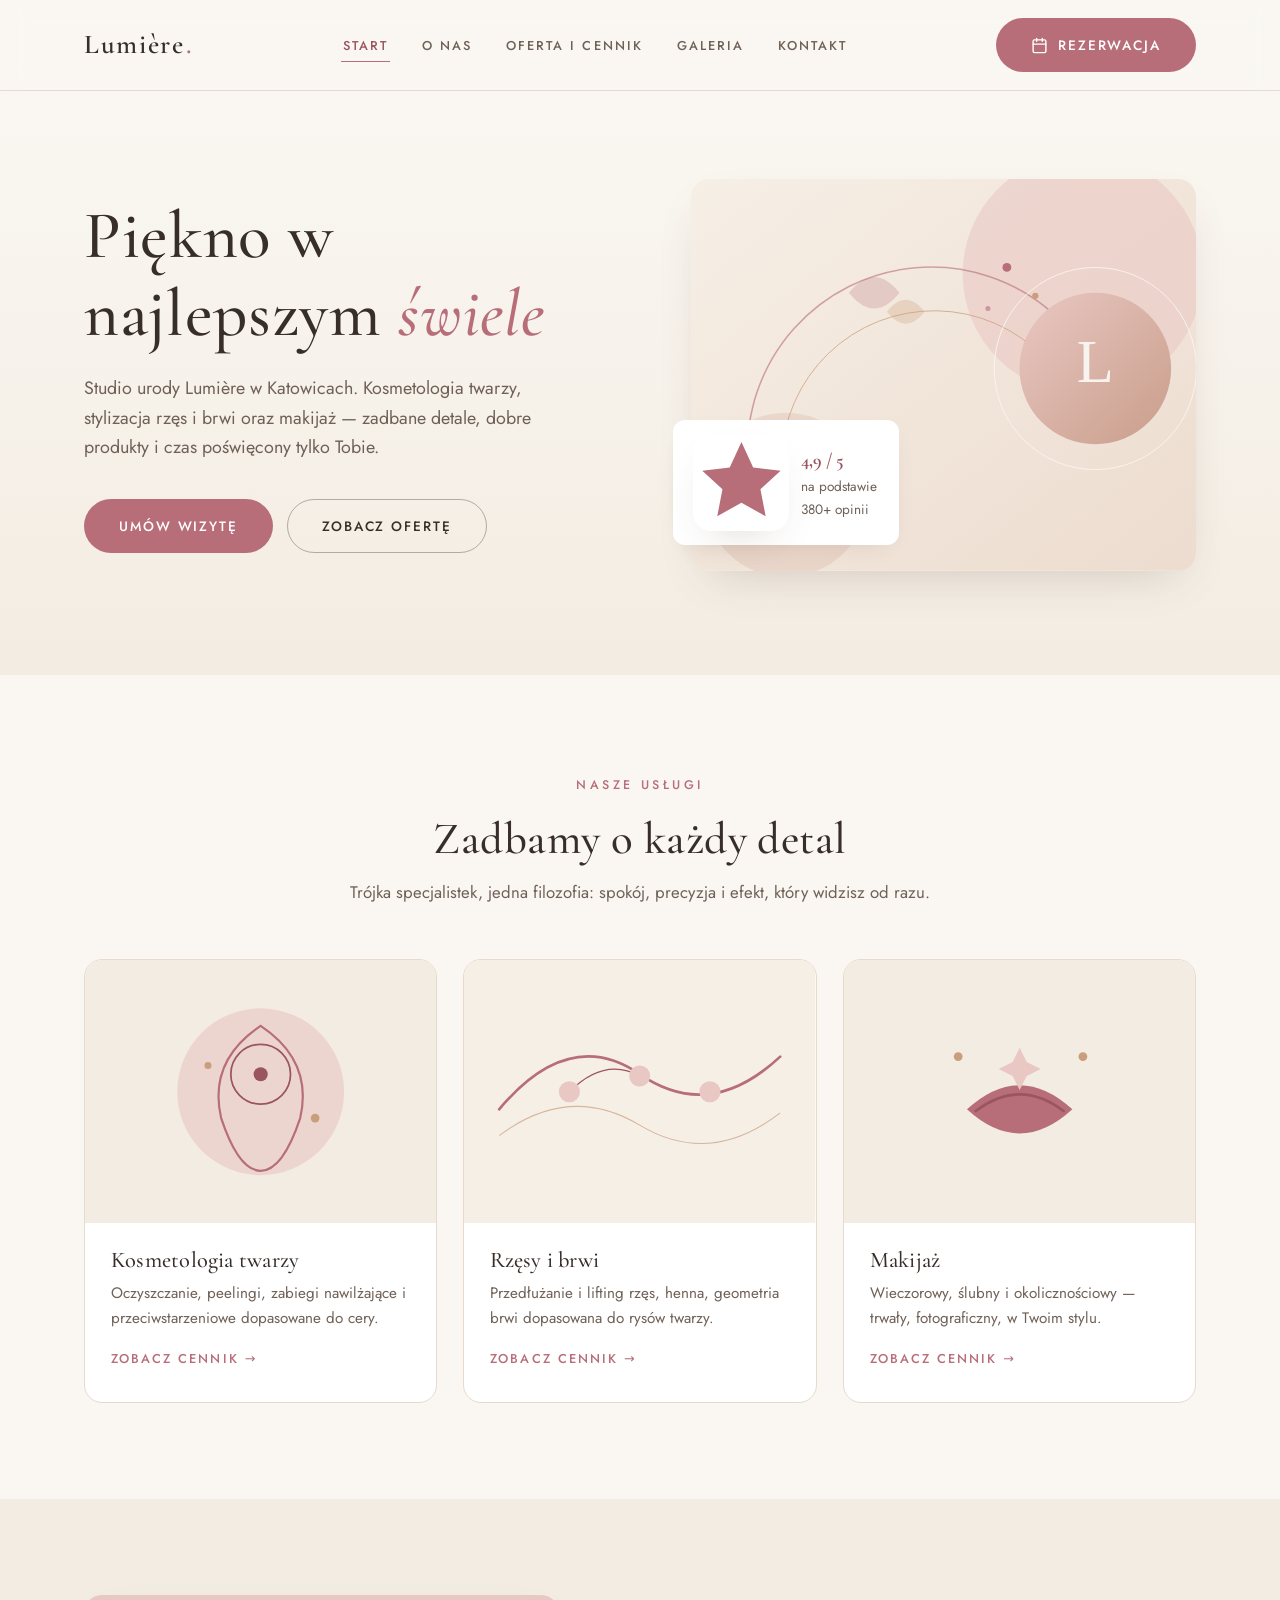
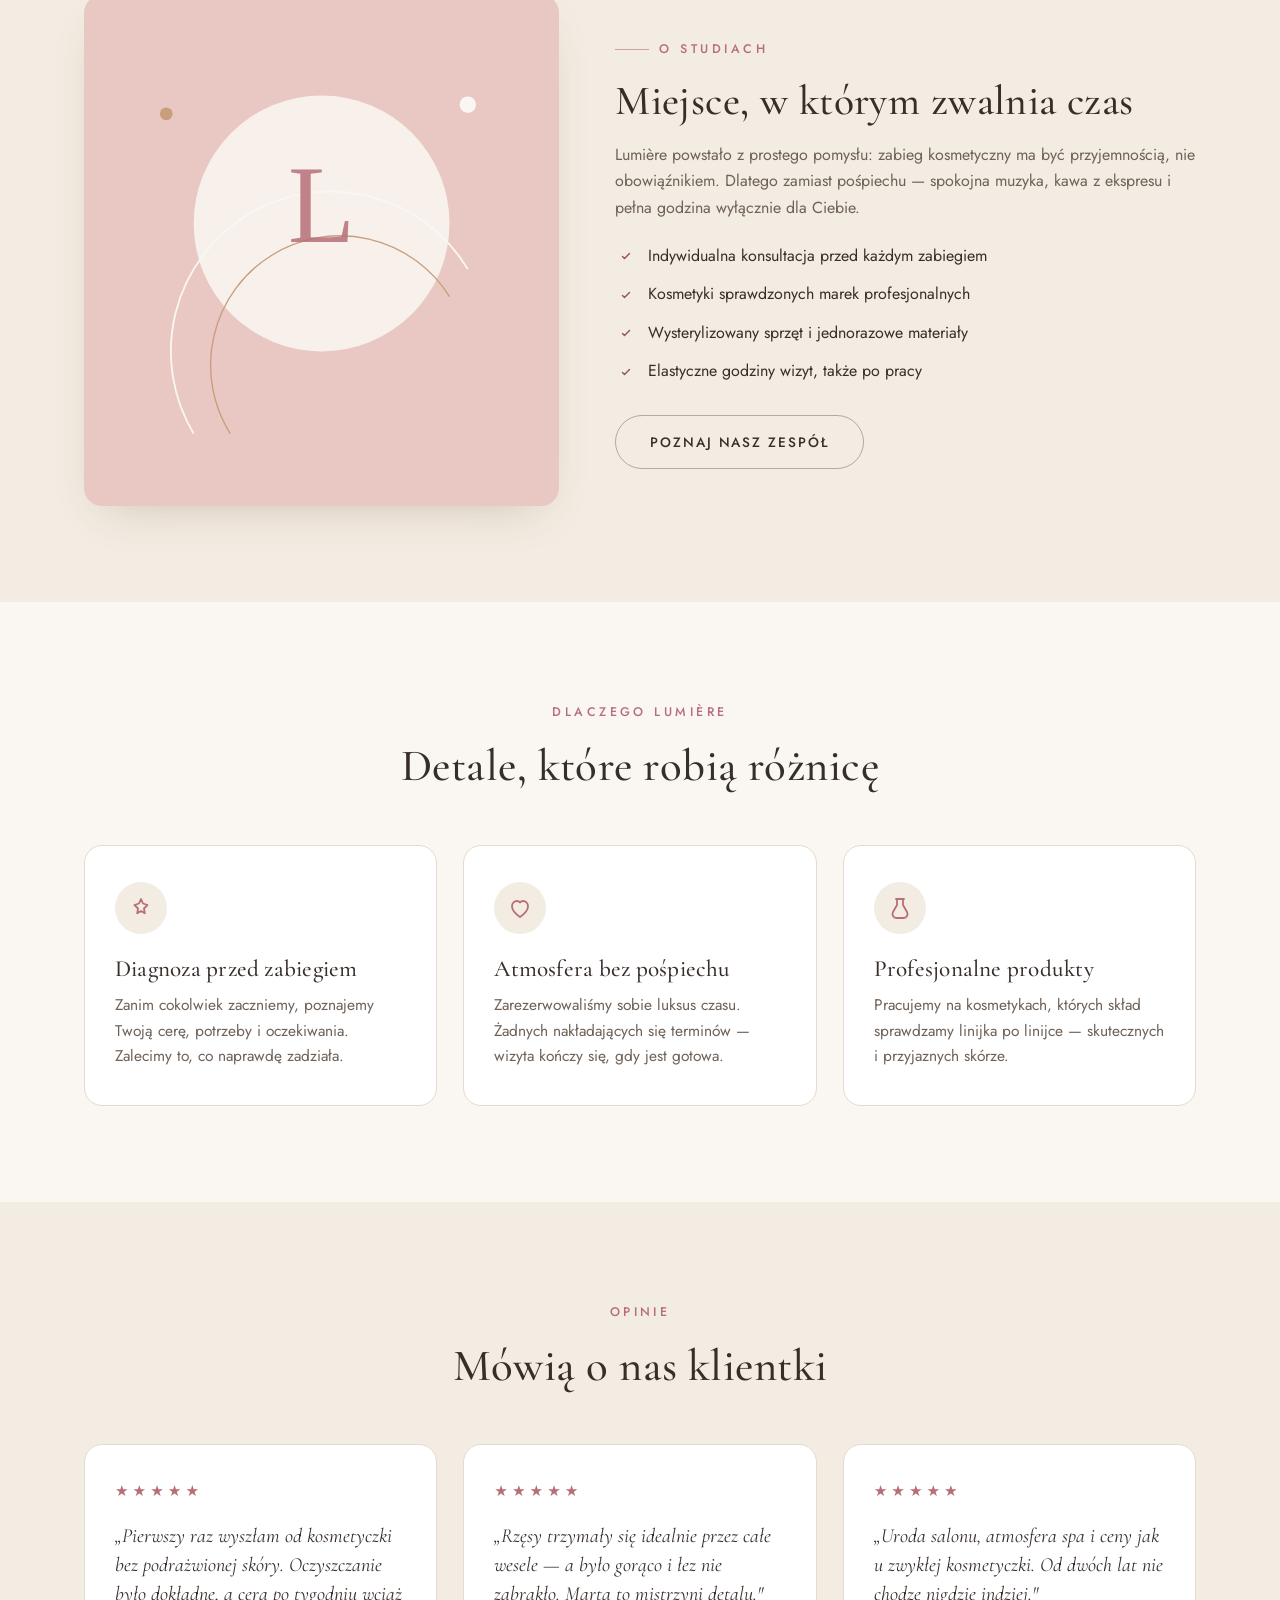
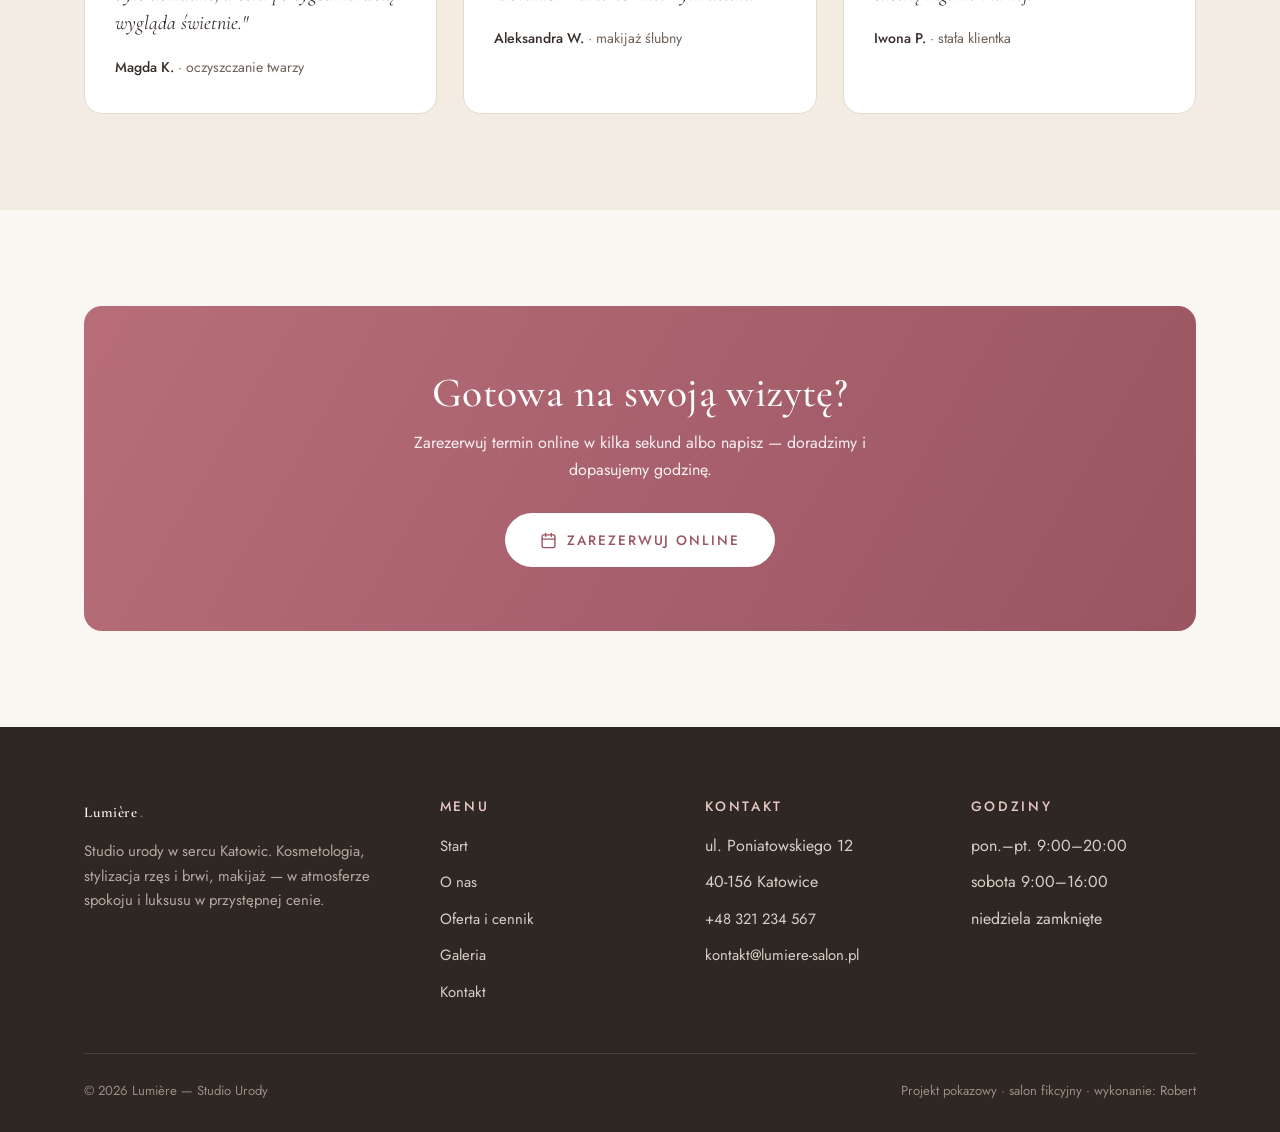
==== index.html @ e3a56c0d "Lumière Studio Urody v1 — serwis pokazowy (5 podstron, RWD, animacje, galeria, formularz, SEO, PWA)" ====
<!doctype html>
<html lang="pl">
<head>
  <meta charset="UTF-8" />
  <meta name="viewport" content="width=device-width, initial-scale=1.0" />
  <title>Lumière — Studio Urody w Katowicach · kosmetologia, rzęsy, makijaż</title>
  <meta name="description" content="Studio urody Lumière w Katowicach: kosmetologia twarzy, przedłużanie rzęs, laminat brwi, makijaż ślubny i wieczorowy. Zarezerwuj wizytę online." />
  <link rel="canonical" href="https://sayd1975-code.github.io/lumiere/index.html" />
  <meta property="og:type" content="website" />
  <meta property="og:site_name" content="Lumière — Studio Urody" />
  <meta property="og:title" content="Lumière — Studio Urody w Katowicach · kosmetologia, rzęsy, makijaż" />
  <meta property="og:description" content="Studio urody Lumière w Katowicach: kosmetologia twarzy, przedłużanie rzęs, laminat brwi, makijaż ślubny i wieczorowy. Zarezerwuj wizytę online." />
  <meta property="og:locale" content="pl_PL" />
  <link rel="icon" type="image/svg+xml" href="icon.svg" />
  <link rel="apple-touch-icon" href="icon.svg" />
  <link rel="manifest" href="manifest.json" />
  <meta name="theme-color" content="#faf7f2" />
  <link rel="preconnect" href="https://fonts.googleapis.com" />
  <link rel="preconnect" href="https://fonts.gstatic.com" crossorigin />
  <link href="https://fonts.googleapis.com/css2?family=Cormorant+Garamond:ital,wght@0,400;0,500;0,600;1,400;1,500&family=Jost:wght@300;400;500;600&display=swap" rel="stylesheet" />
  <link rel="stylesheet" href="css/style.css" />
  <script type="application/ld+json">
  {
    "@context": "https://schema.org",
    "@type": "BeautySalon",
    "name": "Lumière — Studio Urody",
    "description": "Studio urody w Katowicach: kosmetologia, stylizacja rzęs i brwi, makijaż.",
    "address": { "@type": "PostalAddress", "streetAddress": "ul. Poniatowskiego 12", "postalCode": "40-156", "addressLocality": "Katowice", "addressCountry": "PL" },
    "telephone": "+48321234567",
    "email": "kontakt@lumiere-salon.pl",
    "openingHours": ["Mo-Fr 09:00-20:00", "Sa 09:00-16:00"],
    "priceRange": "60-450 PLN"
  }
  </script>
</head>
<body data-spa="false" data-pwa="true">
  <a class="skip-link" href="#tresc">Przejdź do treści</a>

  <header class="site-header">
    <div class="site-header__inner">
      <a class="brand" href="index.html" data-page="home">Lumière<em>.</em></a>
      <nav class="nav" aria-label="Menu główne">
        <a href="index.html" data-page="home">Start</a>
        <a href="o-nas.html" data-page="o-nas">O nas</a>
        <a href="oferta.html" data-page="oferta">Oferta i cennik</a>
        <a href="galeria.html" data-page="galeria">Galeria</a>
        <a href="kontakt.html" data-page="kontakt">Kontakt</a>
      </nav>
      <a class="header-cta btn btn--primary" href="kontakt.html" data-page="kontakt">
        <svg viewBox="0 0 24 24" fill="none" stroke="currentColor" stroke-width="2" stroke-linecap="round" stroke-linejoin="round" aria-hidden="true"><rect x="3" y="4" width="18" height="18" rx="2"/><path d="M16 2v4M8 2v4M3 10h18"/></svg>
        Rezerwacja
      </a>
      <button class="nav-toggle" aria-label="Otwórz menu" aria-expanded="false">
        <span></span><span></span><span></span>
      </button>
    </div>
  </header>
<main id="page-home" class="page" data-page="home">

    <!-- Hero -->
    <section class="hero" id="tresc">
      <div class="hero__inner">
        <div class="hero__content">
          <h1>Piękno w najlepszym <em>świele</em></h1>
          <p>Studio urody Lumière w Katowicach. Kosmetologia twarzy, stylizacja rzęs i brwi oraz makijaż — zadbane detale, dobre produkty i czas poświęcony tylko Tobie.</p>
          <div class="hero__actions">
            <a class="btn btn--primary" href="kontakt.html" data-page="kontakt">Umów wizytę</a>
            <a class="btn btn--ghost" href="oferta.html" data-page="oferta">Zobacz ofertę</a>
          </div>
        </div>
        <figure class="hero__figure" aria-hidden="true">
          <svg viewBox="0 0 800 620" role="img" aria-label="Wizualizacja salonu Lumière">
            <defs>
              <linearGradient id="hg1" x1="0" y1="0" x2="1" y2="1">
                <stop offset="0" stop-color="#f6efe6"/><stop offset="1" stop-color="#eddccf"/>
              </linearGradient>
              <linearGradient id="hg2" x1="0" y1="0" x2="1" y2="1">
                <stop offset="0" stop-color="#e9c7c3"/><stop offset="1" stop-color="#c99e8a"/>
              </linearGradient>
            </defs>
            <rect width="800" height="620" fill="url(#hg1)"/>
            <circle cx="620" cy="150" r="190" fill="#e9c7c3" opacity="0.55"/>
            <circle cx="150" cy="500" r="130" fill="#d9b8a9" opacity="0.35"/>
            <path d="M120 560 A 260 260 0 0 1 640 300" fill="none" stroke="#b76e79" stroke-width="2.5" opacity="0.6"/>
            <path d="M170 560 A 210 210 0 0 1 600 340" fill="none" stroke="#c99e7c" stroke-width="1.5" opacity="0.8"/>
            <circle cx="640" cy="300" r="120" fill="url(#hg2)"/>
            <circle cx="640" cy="300" r="160" fill="none" stroke="#faf7f2" stroke-width="1.5" opacity="0.9"/>
            <text x="640" y="322" text-anchor="middle" font-family="Georgia, serif" font-size="96" fill="#faf7f2" opacity="0.95">L</text>
            <circle cx="500" cy="140" r="7" fill="#b76e79"/>
            <circle cx="545" cy="185" r="5" fill="#c99e7c"/>
            <circle cx="470" cy="205" r="4" fill="#b76e79" opacity="0.6"/>
            <path d="M250 180 q 40 -50 80 0 q -40 50 -80 0 Z" fill="#b76e79" opacity="0.25"/>
            <path d="M310 210 q 30 -38 60 0 q -30 38 -60 0 Z" fill="#c99e7c" opacity="0.3"/>
          </svg>
          <figcaption class="hero__badge">
            <svg viewBox="0 0 24 24" width="26" height="26" fill="#b76e79" aria-hidden="true"><path d="M12 2l2.9 6.3 6.8.8-5 4.6 1.3 6.7L12 17l-6 3.4 1.3-6.7-5-4.6 6.8-.8z"/></svg>
            <div><strong>4,9 / 5</strong><span>na podstawie 380+ opinii</span></div>
          </figcaption>
        </figure>
      </div>
    </section>

    <!-- Usługi -->
    <section class="section">
      <div class="wrap">
        <div class="section-head section-head--center reveal">
          <span class="eyebrow">Nasze usługi</span>
          <h2>Zadbamy o każdy detal</h2>
          <p>Trójka specjalistek, jedna filozofia: spokój, precyzja i efekt, który widzisz od razu.</p>
        </div>
        <div class="grid-3">
          <article class="service-tile reveal" data-delay="1">
            <div class="service-tile__art" aria-hidden="true">
              <svg viewBox="0 0 400 300">
                <rect width="400" height="300" fill="#f3ece2"/>
                <circle cx="200" cy="150" r="95" fill="#e9c7c3" opacity="0.6"/>
                <path d="M200 75 q 60 40 45 105 q -20 60 -45 60 q -25 0 -45 -60 q -15 -65 45 -105 Z" fill="none" stroke="#b76e79" stroke-width="2.5"/>
                <circle cx="200" cy="130" r="34" fill="none" stroke="#9a5560" stroke-width="2"/>
                <circle cx="200" cy="130" r="8" fill="#9a5560"/>
                <circle cx="140" cy="120" r="4" fill="#c99e7c"/><circle cx="262" cy="180" r="5" fill="#c99e7c"/>
              </svg>
            </div>
            <div class="service-tile__body">
              <h3>Kosmetologia twarzy</h3>
              <p>Oczyszczanie, peelingi, zabiegi nawilżające i przeciwstarzeniowe dopasowane do cery.</p>
              <a href="oferta.html" data-page="oferta">Zobacz cennik</a>
            </div>
          </article>
          <article class="service-tile reveal" data-delay="2">
            <div class="service-tile__art" aria-hidden="true">
              <svg viewBox="0 0 400 300">
                <rect width="400" height="300" fill="#f6efe6"/>
                <path d="M40 170 q 80 -95 160 -40 q 80 55 160 -20" fill="none" stroke="#b76e79" stroke-width="3" stroke-linecap="round"/>
                <path d="M120 150 q 40 -40 80 -18" fill="none" stroke="#9a5560" stroke-width="1.5"/>
                <circle cx="120" cy="150" r="12" fill="#e9c7c3"/><circle cx="200" cy="132" r="12" fill="#e9c7c3"/><circle cx="280" cy="150" r="12" fill="#e9c7c3"/>
                <path d="M40 200 q 80 -60 160 -12 q 80 48 160 -14" fill="none" stroke="#c99e7c" stroke-width="1.2" opacity="0.7"/>
              </svg>
            </div>
            <div class="service-tile__body">
              <h3>Rzęsy i brwi</h3>
              <p>Przedłużanie i lifting rzęs, henna, geometria brwi dopasowana do rysów twarzy.</p>
              <a href="oferta.html" data-page="oferta">Zobacz cennik</a>
            </div>
          </article>
          <article class="service-tile reveal" data-delay="3">
            <div class="service-tile__art" aria-hidden="true">
              <svg viewBox="0 0 400 300">
                <rect width="400" height="300" fill="#f3ece2"/>
                <path d="M140 170 q 60 -55 120 0 q -60 55 -120 0 Z" fill="#b76e79"/>
                <path d="M150 172 q 50 -38 100 0" fill="none" stroke="#9a5560" stroke-width="3" stroke-linecap="round"/>
                <circle cx="130" cy="110" r="5" fill="#c99e7c"/><circle cx="272" cy="110" r="5" fill="#c99e7c"/>
                <path d="M200 100 l 8 16 16 8 -16 8 -8 16 -8 -16 -16 -8 16 -8 Z" fill="#e9c7c3"/>
              </svg>
            </div>
            <div class="service-tile__body">
              <h3>Makijaż</h3>
              <p>Wieczorowy, ślubny i okolicznościowy — trwały, fotograficzny, w Twoim stylu.</p>
              <a href="oferta.html" data-page="oferta">Zobacz cennik</a>
            </div>
          </article>
        </div>
      </div>
    </section>

    <!-- O studiach -->
    <section class="section section--cream">
      <div class="wrap split">
        <figure class="split__figure reveal" aria-hidden="true">
          <svg viewBox="0 0 520 560">
            <rect width="520" height="560" rx="18" fill="#e9c7c3"/>
            <circle cx="260" cy="250" r="140" fill="#faf7f2" opacity="0.85"/>
            <path d="M120 480 A 160 160 0 0 1 420 300" fill="none" stroke="#faf7f2" stroke-width="2"/>
            <path d="M160 480 A 120 120 0 0 1 400 330" fill="none" stroke="#c99e7c" stroke-width="1.5"/>
            <text x="260" y="270" text-anchor="middle" font-family="Georgia, serif" font-size="120" fill="#b76e79" opacity="0.85">L</text>
            <circle cx="420" cy="120" r="9" fill="#faf7f2"/><circle cx="90" cy="130" r="7" fill="#c99e7c"/>
          </svg>
        </figure>
        <div class="split__content reveal" data-delay="1">
          <span class="eyebrow">O studiach</span>
          <h2>Miejsce, w którym zwalnia czas</h2>
          <p>Lumière powstało z prostego pomysłu: zabieg kosmetyczny ma być przyjemnością, nie obowiąźnikiem. Dlatego zamiast pośpiechu — spokojna muzyka, kawa z ekspresu i pełna godzina wyłącznie dla Ciebie.</p>
          <ul class="checklist">
            <li>Indywidualna konsultacja przed każdym zabiegiem</li>
            <li>Kosmetyki sprawdzonych marek profesjonalnych</li>
            <li>Wysterylizowany sprzęt i jednorazowe materiały</li>
            <li>Elastyczne godziny wizyt, także po pracy</li>
          </ul>
          <a class="btn btn--ghost" href="o-nas.html" data-page="o-nas">Poznaj nasz zespół</a>
        </div>
      </div>
    </section>

    <!-- Dlaczego Lumière -->
    <section class="section">
      <div class="wrap">
        <div class="section-head section-head--center reveal">
          <span class="eyebrow">Dlaczego Lumière</span>
          <h2>Detale, które robią różnicę</h2>
        </div>
        <div class="grid-3">
          <article class="card reveal" data-delay="1">
            <div class="card__icon" aria-hidden="true">
              <svg viewBox="0 0 24 24" fill="none" stroke="#b76e79" stroke-width="1.8" stroke-linecap="round" stroke-linejoin="round"><path d="M12 3l2 4.5L18.5 9l-3.5 3.5.8 4.8L12 15l-3.8 2.3.8-4.8L5.5 9 10 7.5z"/></svg>
            </div>
            <h3>Diagnoza przed zabiegiem</h3>
            <p>Zanim cokolwiek zaczniemy, poznajemy Twoją cerę, potrzeby i oczekiwania. Zalecimy to, co naprawdę zadziała.</p>
          </article>
          <article class="card reveal" data-delay="2">
            <div class="card__icon" aria-hidden="true">
              <svg viewBox="0 0 24 24" fill="none" stroke="#b76e79" stroke-width="1.8" stroke-linecap="round" stroke-linejoin="round"><path d="M12 21c-5-3.5-8-6.8-8-10.5C4 7 6.5 5 9 5c1.4 0 2.4.7 3 1.6C12.6 5.7 13.6 5 15 5c2.5 0 5 2 5 5.5 0 3.7-3 7-8 10.5Z"/></svg>
            </div>
            <h3>Atmosfera bez pośpiechu</h3>
            <p>Zarezerwowaliśmy sobie luksus czasu. Żadnych nakładających się terminów — wizyta kończy się, gdy jest gotowa.</p>
          </article>
          <article class="card reveal" data-delay="3">
            <div class="card__icon" aria-hidden="true">
              <svg viewBox="0 0 24 24" fill="none" stroke="#b76e79" stroke-width="1.8" stroke-linecap="round" stroke-linejoin="round"><path d="M9 3v6l-4 7a4 4 0 0 0 3.4 6h7.2A4 4 0 0 0 19 16l-4-7V3M8 3h8"/></svg>
            </div>
            <h3>Profesjonalne produkty</h3>
            <p>Pracujemy na kosmetykach, których skład sprawdzamy linijka po linijce — skutecznych i przyjaznych skórze.</p>
          </article>
        </div>
      </div>
    </section>

    <!-- Opinie -->
    <section class="section section--cream">
      <div class="wrap">
        <div class="section-head section-head--center reveal">
          <span class="eyebrow">Opinie</span>
          <h2>Mówią o nas klientki</h2>
        </div>
        <div class="grid-3">
          <figure class="quote-card reveal" data-delay="1">
            <div class="quote-card__stars" aria-label="Ocena 5 na 5">★★★★★</div>
            <blockquote>„Pierwszy raz wyszłam od kosmetyczki bez podrażwionej skóry. Oczyszczanie było dokładne, a cera po tygodniu wciąż wygląda świetnie."</blockquote>
            <figcaption><strong>Magda K.</strong> · oczyszczanie twarzy</figcaption>
          </figure>
          <figure class="quote-card reveal" data-delay="2">
            <div class="quote-card__stars" aria-label="Ocena 5 na 5">★★★★★</div>
            <blockquote>„Rzęsy trzymały się idealnie przez całe wesele — a było gorąco i łez nie zabrakło. Marta to mistrzyni detalu."</blockquote>
            <figcaption><strong>Aleksandra W.</strong> · makijaż ślubny</figcaption>
          </figure>
          <figure class="quote-card reveal" data-delay="3">
            <div class="quote-card__stars" aria-label="Ocena 5 na 5">★★★★★</div>
            <blockquote>„Uroda salonu, atmosfera spa i ceny jak u zwykłej kosmetyczki. Od dwóch lat nie chodzę nigdzie indziej."</blockquote>
            <figcaption><strong>Iwona P.</strong> · stała klientka</figcaption>
          </figure>
        </div>
      </div>
    </section>

    <!-- CTA -->
    <section class="section">
      <div class="wrap">
        <div class="cta-band reveal">
          <h2>Gotowa na swoją wizytę?</h2>
          <p>Zarezerwuj termin online w kilka sekund albo napisz — doradzimy i dopasujemy godzinę.</p>
          <a class="btn btn--light" href="kontakt.html" data-page="kontakt">
            <svg viewBox="0 0 24 24" fill="none" stroke="currentColor" stroke-width="2" stroke-linecap="round" stroke-linejoin="round" aria-hidden="true"><rect x="3" y="4" width="18" height="18" rx="2"/><path d="M16 2v4M8 2v4M3 10h18"/></svg>
            Zarezerwuj online
          </a>
        </div>
      </div>
    </section>

  </main>

  <footer class="site-footer">
    <div class="wrap">
      <div class="footer-grid">
        <div class="footer-col">
          <a class="brand" href="index.html" data-page="home">Lumière<em>.</em></a>
          <p>Studio urody w sercu Katowic. Kosmetologia, stylizacja rzęs i brwi, makijaż — w atmosferze spokoju i luksusu w przystępnej cenie.</p>
        </div>
        <div class="footer-col">
          <h3>Menu</h3>
          <ul>
            <li><a href="index.html" data-page="home">Start</a></li>
            <li><a href="o-nas.html" data-page="o-nas">O nas</a></li>
            <li><a href="oferta.html" data-page="oferta">Oferta i cennik</a></li>
            <li><a href="galeria.html" data-page="galeria">Galeria</a></li>
            <li><a href="kontakt.html" data-page="kontakt">Kontakt</a></li>
          </ul>
        </div>
        <div class="footer-col">
          <h3>Kontakt</h3>
          <ul>
            <li>ul. Poniatowskiego 12</li>
            <li>40-156 Katowice</li>
            <li><a href="tel:+48321234567">+48 321 234 567</a></li>
            <li><a href="mailto:kontakt@lumiere-salon.pl">kontakt@lumiere-salon.pl</a></li>
          </ul>
        </div>
        <div class="footer-col">
          <h3>Godziny</h3>
          <ul>
            <li>pon.–pt. 9:00–20:00</li>
            <li>sobota 9:00–16:00</li>
            <li>niedziela zamknięte</li>
          </ul>
        </div>
      </div>
      <div class="footer-bottom">
        <span>© <span data-year>2026</span> Lumière — Studio Urody</span>
        <span>Projekt pokazowy · salon fikcyjny · wykonanie: Robert</span>
      </div>
    </div>
  </footer>

  <!-- Lightbox galerii -->
  <div class="lightbox" role="dialog" aria-modal="true" aria-label="Powiększone zdjęcie">
    <button class="lightbox__close" aria-label="Zamknij">✕</button>
    <div class="lightbox__inner"></div>
  </div>

  <script src="js/main.js"></script>
</body>
</html>
---- css/style.css ----
/* ============================================================
   Lumière — Studio Urody · projekt pokazowy
   Design system: ivory + rose gold, jasny minimal
   ============================================================ */

:root {
  --ivory: #faf7f2;
  --cream: #f3ece2;
  --sand: #eadfd2;
  --rose: #b76e79;
  --rose-deep: #9a5560;
  --rose-soft: #e9c7c3;
  --gold: #c99e7c;
  --ink: #372e2a;
  --ink-soft: #6f6157;
  --line: #e6dacc;
  --white: #ffffff;

  --font-display: "Cormorant Garamond", "Playfair Display", Georgia, "Times New Roman", serif;
  --font-body: "Jost", "Segoe UI", system-ui, -apple-system, sans-serif;

  --radius: 18px;
  --radius-sm: 12px;
  --shadow: 0 18px 45px -22px rgba(95, 63, 50, 0.28);
  --shadow-soft: 0 8px 24px -14px rgba(95, 63, 50, 0.22);
  --wrap: 1160px;
}

* { margin: 0; padding: 0; box-sizing: border-box; }

html { scroll-behavior: smooth; }

body {
  font-family: var(--font-body);
  font-weight: 400;
  color: var(--ink);
  background: var(--ivory);
  line-height: 1.65;
  -webkit-font-smoothing: antialiased;
}

img, svg { max-width: 100%; display: block; }

a { color: inherit; text-decoration: none; }
ul { list-style: none; }

::selection { background: var(--rose-soft); color: var(--ink); }

.wrap { max-width: var(--wrap); margin: 0 auto; padding: 0 24px; }

/* --- Typography --- */
h1, h2, h3, .display {
  font-family: var(--font-display);
  font-weight: 500;
  line-height: 1.15;
  letter-spacing: 0.01em;
}

.eyebrow {
  display: inline-flex;
  align-items: center;
  gap: 10px;
  font-size: 0.78rem;
  font-weight: 500;
  letter-spacing: 0.28em;
  text-transform: uppercase;
  color: var(--rose);
  margin-bottom: 18px;
}
.eyebrow::before {
  content: "";
  width: 34px;
  height: 1px;
  background: var(--rose);
  opacity: 0.6;
}

.section { padding: 96px 0; }
.section--cream { background: var(--cream); }

.section-head { max-width: 620px; margin-bottom: 52px; }
.section-head h2 { font-size: clamp(2rem, 4vw, 2.8rem); margin-bottom: 14px; }
.section-head p { color: var(--ink-soft); font-size: 1.05rem; }
.section-head--center { margin-inline: auto; text-align: center; }
.section-head--center .eyebrow { justify-content: center; }
.section-head--center .eyebrow::before { display: none; }

.lede { font-size: 1.1rem; color: var(--ink-soft); }

/* --- Buttons --- */
.btn {
  display: inline-flex;
  align-items: center;
  justify-content: center;
  gap: 10px;
  padding: 15px 34px;
  border-radius: 999px;
  font-family: var(--font-body);
  font-size: 0.85rem;
  font-weight: 500;
  letter-spacing: 0.14em;
  text-transform: uppercase;
  border: 1px solid transparent;
  cursor: pointer;
  transition: background 0.35s ease, color 0.35s ease, border-color 0.35s ease,
    transform 0.35s ease, box-shadow 0.35s ease;
}
.btn:hover { transform: translateY(-2px); box-shadow: var(--shadow-soft); }

.btn--primary { background: var(--rose); color: var(--white); }
.btn--primary:hover { background: var(--rose-deep); }

.btn--ghost {
  background: transparent;
  color: var(--ink);
  border-color: var(--ink);
  border-color: rgba(55, 46, 42, 0.35);
}
.btn--ghost:hover { border-color: var(--rose); color: var(--rose); }

.btn--light { background: var(--white); color: var(--rose-deep); }
.btn--light:hover { background: var(--rose-soft); }

.btn svg { width: 17px; height: 17px; flex: none; }

/* --- Skip link --- */
.skip-link {
  position: absolute;
  left: 12px;
  top: -64px;
  z-index: 100;
  background: var(--white);
  color: var(--rose-deep);
  padding: 10px 18px;
  border-radius: 8px;
  box-shadow: var(--shadow-soft);
  font-size: 0.85rem;
  transition: top 0.3s ease;
}
.skip-link:focus { top: 12px; }

/* --- Header --- */
.site-header {
  position: sticky;
  top: 0;
  z-index: 50;
  background: rgba(250, 247, 242, 0.88);
  backdrop-filter: blur(12px);
  -webkit-backdrop-filter: blur(12px);
  border-bottom: 1px solid var(--line);
}
.site-header__inner {
  display: flex;
  align-items: center;
  justify-content: space-between;
  gap: 24px;
  padding: 18px 24px;
  max-width: var(--wrap);
  margin: 0 auto;
}

.brand {
  font-family: var(--font-display);
  font-size: 1.7rem;
  font-weight: 600;
  letter-spacing: 0.06em;
  display: inline-flex;
  align-items: baseline;
  gap: 2px;
}
.brand em {
  font-style: normal;
  color: var(--rose);
}
.brand span { color: var(--rose); }

.nav { display: flex; align-items: center; gap: 30px; }
.nav a {
  position: relative;
  font-size: 0.8rem;
  font-weight: 500;
  letter-spacing: 0.16em;
  text-transform: uppercase;
  color: var(--ink-soft);
  padding: 6px 2px;
  transition: color 0.3s ease;
}
.nav a::after {
  content: "";
  position: absolute;
  left: 0;
  bottom: 0;
  height: 1px;
  width: 100%;
  background: var(--rose);
  transform: scaleX(0);
  transform-origin: left;
  transition: transform 0.35s ease;
}
.nav a:hover, .nav a.is-active { color: var(--rose-deep); }
.nav a:hover::after, .nav a.is-active::after { transform: scaleX(1); }

.header-cta { display: inline-flex; }
.header-cta .btn { padding: 12px 26px; }

.nav-toggle {
  display: none;
  background: none;
  border: 0;
  cursor: pointer;
  padding: 8px;
}
.nav-toggle span {
  display: block;
  width: 24px;
  height: 2px;
  background: var(--ink);
  margin: 5px 0;
  transition: transform 0.3s ease, opacity 0.3s ease;
}
body.nav-open .nav-toggle span:nth-child(1) { transform: translateY(7px) rotate(45deg); }
body.nav-open .nav-toggle span:nth-child(2) { opacity: 0; }
body.nav-open .nav-toggle span:nth-child(3) { transform: translateY(-7px) rotate(-45deg); }

/* --- Hero --- */
.hero {
  position: relative;
  overflow: hidden;
  background: linear-gradient(180deg, var(--ivory) 0%, var(--cream) 100%);
}
.hero__inner {
  display: grid;
  grid-template-columns: 1.05fr 0.95fr;
  align-items: center;
  gap: 48px;
  padding: 88px 24px 104px;
  max-width: var(--wrap);
  margin: 0 auto;
}
.hero__content h1 {
  font-size: clamp(2.6rem, 5.4vw, 4.2rem);
  margin-bottom: 22px;
}
.hero__content h1 em {
  font-style: italic;
  color: var(--rose);
}
.hero__content p {
  max-width: 46ch;
  font-size: 1.12rem;
  color: var(--ink-soft);
  margin-bottom: 36px;
}
.hero__actions { display: flex; flex-wrap: wrap; gap: 14px; }

.hero__figure { position: relative; }
.hero__figure svg { width: 100%; height: auto; border-radius: var(--radius); box-shadow: var(--shadow); }

.hero__badge {
  position: absolute;
  left: -18px;
  bottom: 26px;
  background: var(--white);
  border-radius: var(--radius-sm);
  padding: 14px 20px;
  box-shadow: var(--shadow-soft);
  display: flex;
  align-items: center;
  gap: 12px;
  font-size: 0.85rem;
}
.hero__badge strong { display: block; font-family: var(--font-display); font-size: 1.15rem; color: var(--rose-deep); }
.hero__badge span { color: var(--ink-soft); }

/* load-in animation for hero */
@keyframes fadeUp {
  from { opacity: 0; transform: translateY(26px); }
  to { opacity: 1; transform: translateY(0); }
}
.hero__content > * { opacity: 0; animation: fadeUp 0.9s ease forwards; }
.hero__content > *:nth-child(1) { animation-delay: 0.05s; }
.hero__content > *:nth-child(2) { animation-delay: 0.2s; }
.hero__content > *:nth-child(3) { animation-delay: 0.35s; }
.hero__figure { opacity: 0; animation: fadeUp 1s ease 0.3s forwards; }

/* --- Scroll reveal --- */
.reveal {
  opacity: 0;
  transform: translateY(26px);
  transition: opacity 0.75s ease, transform 0.75s ease;
}
.reveal.inview { opacity: 1; transform: translateY(0); }
.reveal[data-delay="1"] { transition-delay: 0.12s; }
.reveal[data-delay="2"] { transition-delay: 0.24s; }
.reveal[data-delay="3"] { transition-delay: 0.36s; }

@media (prefers-reduced-motion: reduce) {
  .reveal, .hero__content > *, .hero__figure { animation: none; opacity: 1; transform: none; transition: none; }
  html { scroll-behavior: auto; }
}

/* --- Cards / features --- */
.grid-3 { display: grid; grid-template-columns: repeat(3, 1fr); gap: 26px; }

.card {
  background: var(--white);
  border: 1px solid var(--line);
  border-radius: var(--radius);
  padding: 36px 30px;
  transition: transform 0.4s ease, box-shadow 0.4s ease;
}
.card:hover { transform: translateY(-5px); box-shadow: var(--shadow-soft); }

.card__icon {
  width: 52px;
  height: 52px;
  border-radius: 50%;
  background: var(--cream);
  display: grid;
  place-items: center;
  margin-bottom: 22px;
}
.card__icon svg { width: 24px; height: 24px; }
.card h3 { font-size: 1.45rem; margin-bottom: 10px; }
.card p { color: var(--ink-soft); font-size: 0.97rem; }

/* --- Services teaser --- */
.service-tile {
  position: relative;
  border-radius: var(--radius);
  overflow: hidden;
  background: var(--white);
  border: 1px solid var(--line);
  transition: transform 0.4s ease, box-shadow 0.4s ease;
}
.service-tile:hover { transform: translateY(-5px); box-shadow: var(--shadow); }
.service-tile__art { aspect-ratio: 4 / 3; overflow: hidden; }
.service-tile__art svg {
  width: 100%;
  height: 100%;
  transition: transform 0.6s ease;
}
.service-tile:hover .service-tile__art svg { transform: scale(1.045); }
.service-tile__body { padding: 24px 26px 30px; }
.service-tile__body h3 { font-size: 1.4rem; margin-bottom: 8px; }
.service-tile__body p { color: var(--ink-soft); font-size: 0.95rem; margin-bottom: 14px; }
.service-tile__body a {
  font-size: 0.8rem;
  letter-spacing: 0.16em;
  text-transform: uppercase;
  color: var(--rose);
  font-weight: 500;
}
.service-tile__body a::after { content: " →"; }

/* --- Split (image + text) --- */
.split {
  display: grid;
  grid-template-columns: 0.9fr 1.1fr;
  gap: 56px;
  align-items: center;
}
.split__figure svg { border-radius: var(--radius); box-shadow: var(--shadow); }
.split__content h2 { font-size: clamp(1.9rem, 3.6vw, 2.6rem); margin-bottom: 16px; }
.split__content p { color: var(--ink-soft); margin-bottom: 14px; }

.checklist { margin: 22px 0 30px; display: grid; gap: 12px; }
.checklist li { display: flex; gap: 12px; align-items: flex-start; color: var(--ink); font-size: 1rem; }
.checklist li::before {
  content: "";
  flex: none;
  width: 21px;
  height: 21px;
  margin-top: 3px;
  border-radius: 50%;
  background: var(--cream) url("data:image/svg+xml,%3Csvg xmlns='http://www.w3.org/2000/svg' viewBox='0 0 24 24' fill='none' stroke='%239a5560' stroke-width='3' stroke-linecap='round' stroke-linejoin='round'%3E%3Cpath d='M5 13l4 4L19 7'/%3E%3C/svg%3E") center / 12px no-repeat;
}

/* --- Testimonials --- */
.quote-card {
  background: var(--white);
  border: 1px solid var(--line);
  border-radius: var(--radius);
  padding: 34px 30px;
  display: flex;
  flex-direction: column;
  gap: 18px;
  transition: transform 0.4s ease, box-shadow 0.4s ease;
}
.quote-card:hover { transform: translateY(-4px); box-shadow: var(--shadow-soft); }
.quote-card__stars { color: var(--rose); letter-spacing: 4px; font-size: 0.95rem; }
.quote-card blockquote {
  font-family: var(--font-display);
  font-size: 1.25rem;
  font-style: italic;
  line-height: 1.45;
}
.quote-card figcaption { color: var(--ink-soft); font-size: 0.88rem; }
.quote-card figcaption strong { color: var(--ink); font-weight: 500; }

/* --- CTA band --- */
.cta-band {
  background: linear-gradient(120deg, var(--rose) 0%, var(--rose-deep) 100%);
  color: var(--white);
  border-radius: var(--radius);
  padding: 64px 48px;
  text-align: center;
}
.cta-band h2 { font-size: clamp(1.9rem, 3.6vw, 2.6rem); margin-bottom: 12px; color: var(--white); }
.cta-band p { opacity: 0.9; max-width: 52ch; margin: 0 auto 30px; }
.cta-band .btn--light:hover { background: var(--white); }

/* --- Team --- */
.team-card { text-align: center; }
.team-card__art {
  width: 150px;
  height: 150px;
  margin: 0 auto 20px;
  border-radius: 50%;
  overflow: hidden;
  border: 3px solid var(--rose-soft);
}
.team-card h3 { font-size: 1.35rem; margin-bottom: 4px; }
.team-card .role {
  font-size: 0.78rem;
  letter-spacing: 0.2em;
  text-transform: uppercase;
  color: var(--rose);
  margin-bottom: 12px;
  display: block;
}
.team-card p { color: var(--ink-soft); font-size: 0.95rem; }

/* --- Price list --- */
.price-group { margin-bottom: 44px; }
.price-group:last-child { margin-bottom: 0; }
.price-group h3 {
  font-size: 1.6rem;
  padding-bottom: 14px;
  margin-bottom: 8px;
  border-bottom: 1px solid var(--line);
  display: flex;
  align-items: center;
  gap: 12px;
}
.price-group h3 .dot { color: var(--rose); }
.price-row {
  display: flex;
  align-items: baseline;
  gap: 14px;
  padding: 15px 4px;
  border-bottom: 1px dashed var(--line);
  transition: background 0.3s ease;
}
.price-row:hover { background: rgba(233, 199, 195, 0.14); }
.price-row .name { font-weight: 500; }
.price-row .desc { display: block; font-size: 0.85rem; color: var(--ink-soft); font-weight: 400; }
.price-row .leader { flex: 1; }
.price-row .price { font-family: var(--font-display); font-size: 1.2rem; color: var(--rose-deep); white-space: nowrap; }

.price-note { margin-top: 36px; font-size: 0.85rem; color: var(--ink-soft); }

/* --- Gallery --- */
.gallery-grid {
  display: grid;
  grid-template-columns: repeat(4, 1fr);
  gap: 18px;
}
.g-item {
  position: relative;
  border-radius: var(--radius-sm);
  overflow: hidden;
  cursor: pointer;
  border: 0;
  padding: 0;
  background: none;
  text-align: left;
}
.g-item--wide { grid-column: span 2; }
.g-item__art { aspect-ratio: 4 / 5; transition: transform 0.5s ease; }
.g-item--wide .g-item__art { aspect-ratio: 8 / 5; }
.g-item:hover .g-item__art, .g-item:focus-visible .g-item__art { transform: scale(1.05); }
.g-item__caption {
  position: absolute;
  left: 0; right: 0; bottom: 0;
  padding: 34px 18px 16px;
  background: linear-gradient(180deg, transparent, rgba(46, 38, 33, 0.72));
  color: var(--white);
  font-size: 0.88rem;
  letter-spacing: 0.06em;
}
.g-item__caption strong { display: block; font-family: var(--font-display); font-size: 1.1rem; font-weight: 500; }

/* lightbox */
.lightbox {
  position: fixed;
  inset: 0;
  z-index: 90;
  background: rgba(38, 30, 26, 0.92);
  display: grid;
  place-items: center;
  padding: 30px;
  opacity: 0;
  pointer-events: none;
  transition: opacity 0.35s ease;
}
.lightbox.open { opacity: 1; pointer-events: auto; }
.lightbox__inner { max-width: min(900px, 100%); text-align: center; }
.lightbox__inner .art { border-radius: var(--radius-sm); overflow: hidden; box-shadow: var(--shadow); }
.lightbox__inner .art svg { width: 100%; height: auto; }
.lightbox__caption { color: var(--ivory); margin-top: 16px; font-family: var(--font-display); font-size: 1.25rem; }
.lightbox__close {
  position: absolute;
  top: 22px; right: 26px;
  background: none;
  border: 1px solid rgba(250, 247, 242, 0.5);
  color: var(--ivory);
  width: 44px; height: 44px;
  border-radius: 50%;
  font-size: 1.1rem;
  cursor: pointer;
  transition: background 0.3s ease;
}
.lightbox__close:hover { background: rgba(250, 247, 242, 0.15); }

/* --- Contact --- */
.contact-grid {
  display: grid;
  grid-template-columns: 1.05fr 0.95fr;
  gap: 48px;
  align-items: start;
}
.info-list { display: grid; gap: 22px; margin-top: 30px; }
.info-list li { display: flex; gap: 16px; align-items: flex-start; }
.info-list .ic {
  flex: none;
  width: 46px; height: 46px;
  border-radius: 50%;
  background: var(--cream);
  display: grid;
  place-items: center;
}
.info-list .ic svg { width: 20px; height: 20px; }
.info-list strong { display: block; font-weight: 500; margin-bottom: 2px; }
.info-list span { color: var(--ink-soft); font-size: 0.95rem; }

.hours { margin-top: 34px; border-top: 1px solid var(--line); padding-top: 26px; }
.hours h3 { font-size: 1.3rem; margin-bottom: 12px; }
.hours dl { display: grid; grid-template-columns: auto 1fr; gap: 8px 22px; }
.hours dt { color: var(--ink-soft); }
.hours dd { text-align: right; }

.form-card {
  background: var(--white);
  border: 1px solid var(--line);
  border-radius: var(--radius);
  padding: 40px 36px;
  box-shadow: var(--shadow-soft);
}
.form-card h3 { font-size: 1.5rem; margin-bottom: 6px; }
.form-card > p { color: var(--ink-soft); font-size: 0.95rem; margin-bottom: 26px; }

.field { margin-bottom: 20px; }
.field label {
  display: block;
  font-size: 0.78rem;
  letter-spacing: 0.18em;
  text-transform: uppercase;
  color: var(--ink-soft);
  margin-bottom: 8px;
}
.field input, .field select, .field textarea {
  width: 100%;
  padding: 13px 4px;
  font: inherit;
  color: var(--ink);
  background: transparent;
  border: 0;
  border-bottom: 1px solid var(--line);
  border-radius: 0;
  outline: none;
  transition: border-color 0.3s ease;
}
.field textarea { resize: vertical; min-height: 110px; }
.field input:focus, .field select:focus, .field textarea:focus { border-bottom-color: var(--rose); }
.field .error { display: none; color: var(--rose-deep); font-size: 0.8rem; margin-top: 6px; }
.field.has-error input, .field.has-error select, .field.has-error textarea { border-bottom-color: var(--rose-deep); }
.field.has-error .error { display: block; }

.form-row { display: grid; grid-template-columns: 1fr 1fr; gap: 20px; }

.consent { display: flex; gap: 12px; align-items: flex-start; font-size: 0.83rem; color: var(--ink-soft); margin: 4px 0 24px; }
.consent input { width: 17px; height: 17px; margin-top: 3px; accent-color: var(--rose); }
.consent.has-error .error { display: block; color: var(--rose-deep); font-size: 0.8rem; margin-top: 6px; }
.consent .error { display: none; }

.form-success {
  display: none;
  text-align: center;
  padding: 30px 10px;
}
.form-success.show { display: block; }
.form-success .tick {
  width: 64px; height: 64px;
  margin: 0 auto 20px;
  border-radius: 50%;
  background: var(--cream);
  display: grid;
  place-items: center;
}
.form-success h3 { font-size: 1.4rem; margin-bottom: 8px; }
.form-success p { color: var(--ink-soft); font-size: 0.95rem; }

/* --- Page hero (subpages) --- */
.page-hero {
  background: linear-gradient(180deg, var(--cream), var(--ivory));
  padding: 84px 0 60px;
  text-align: center;
}
.page-hero h1 { font-size: clamp(2.2rem, 4.6vw, 3.4rem); margin-bottom: 14px; }
.page-hero p { max-width: 56ch; margin: 0 auto; color: var(--ink-soft); font-size: 1.05rem; }
.breadcrumb {
  font-size: 0.8rem;
  letter-spacing: 0.14em;
  text-transform: uppercase;
  color: var(--ink-soft);
  margin-bottom: 20px;
}
.breadcrumb a { color: var(--rose); }

/* --- Footer --- */
.site-footer { background: #2e2723; color: #d8cfc5; padding: 72px 0 30px; }
.footer-grid {
  display: grid;
  grid-template-columns: 1.4fr 1fr 1fr 1fr;
  gap: 40px;
  padding-bottom: 48px;
  border-bottom: 1px solid rgba(250, 247, 242, 0.12);
}
.site-footer .brand { color: var(--ivory); margin-bottom: 14px; }
.site-footer p { font-size: 0.93rem; color: #b7aaa0; max-width: 34ch; }
.footer-col h3 {
  font-size: 0.85rem;
  font-family: var(--font-body);
  font-weight: 500;
  letter-spacing: 0.2em;
  text-transform: uppercase;
  color: var(--rose-soft);
  margin-bottom: 18px;
}
.footer-col ul { display: grid; gap: 10px; }
.footer-col a { font-size: 0.93rem; color: #d8cfc5; transition: color 0.3s ease; }
.footer-col a:hover { color: var(--rose-soft); }
.footer-bottom {
  display: flex;
  flex-wrap: wrap;
  gap: 12px;
  justify-content: space-between;
  padding-top: 26px;
  font-size: 0.82rem;
  color: #9b8d82;
}

/* --- SPA preview pages --- */
main.page[hidden] { display: none; }

/* --- Responsive --- */
@media (max-width: 960px) {
  .grid-3 { grid-template-columns: repeat(2, 1fr); }
  .gallery-grid { grid-template-columns: repeat(3, 1fr); }
  .split, .contact-grid { grid-template-columns: 1fr; gap: 36px; }
  .footer-grid { grid-template-columns: 1fr 1fr; }
}

@media (max-width: 860px) {
  .nav {
    position: fixed;
    inset: 0 0 0 auto;
    width: min(320px, 82vw);
    background: var(--ivory);
    flex-direction: column;
    align-items: flex-start;
    justify-content: center;
    gap: 26px;
    padding: 90px 36px;
    box-shadow: -20px 0 50px rgba(46, 38, 33, 0.15);
    transform: translateX(100%);
    transition: transform 0.4s ease;
  }
  body.nav-open .nav { transform: translateX(0); }
  .nav a { font-size: 1rem; }
  .nav-toggle { display: block; z-index: 60; }
  .header-cta { display: none; }
  body.nav-open::after {
    content: "";
    position: fixed;
    inset: 0;
    background: rgba(46, 38, 33, 0.25);
    z-index: 40;
  }
}

@media (max-width: 700px) {
  .section { padding: 68px 0; }
  .grid-3 { grid-template-columns: 1fr; }
  .gallery-grid { grid-template-columns: repeat(2, 1fr); gap: 12px; }
  .hero__inner { grid-template-columns: 1fr; padding-top: 56px; }
  .hero__badge { left: 10px; }
  .form-row { grid-template-columns: 1fr; }
  .footer-grid { grid-template-columns: 1fr; }
  .price-row .leader { min-width: 24px; }
  .cta-band { padding: 48px 26px; }
}
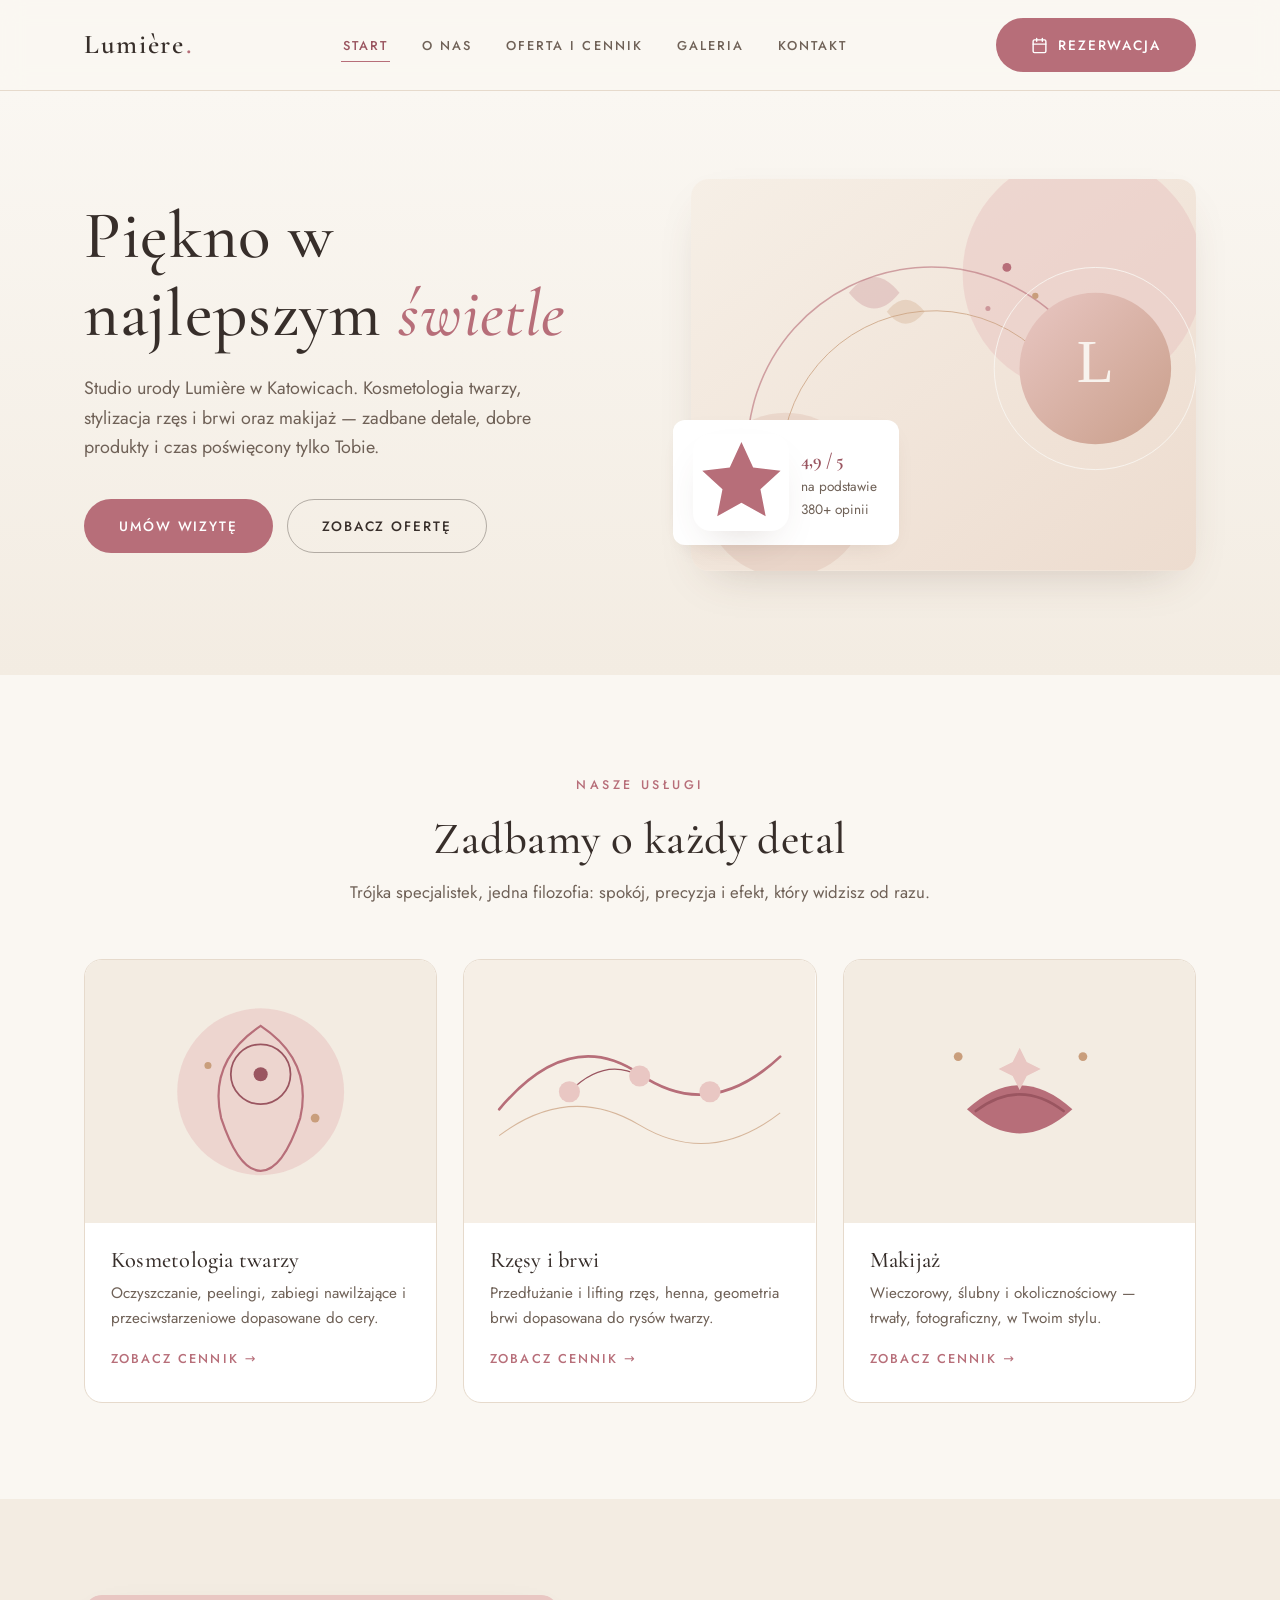
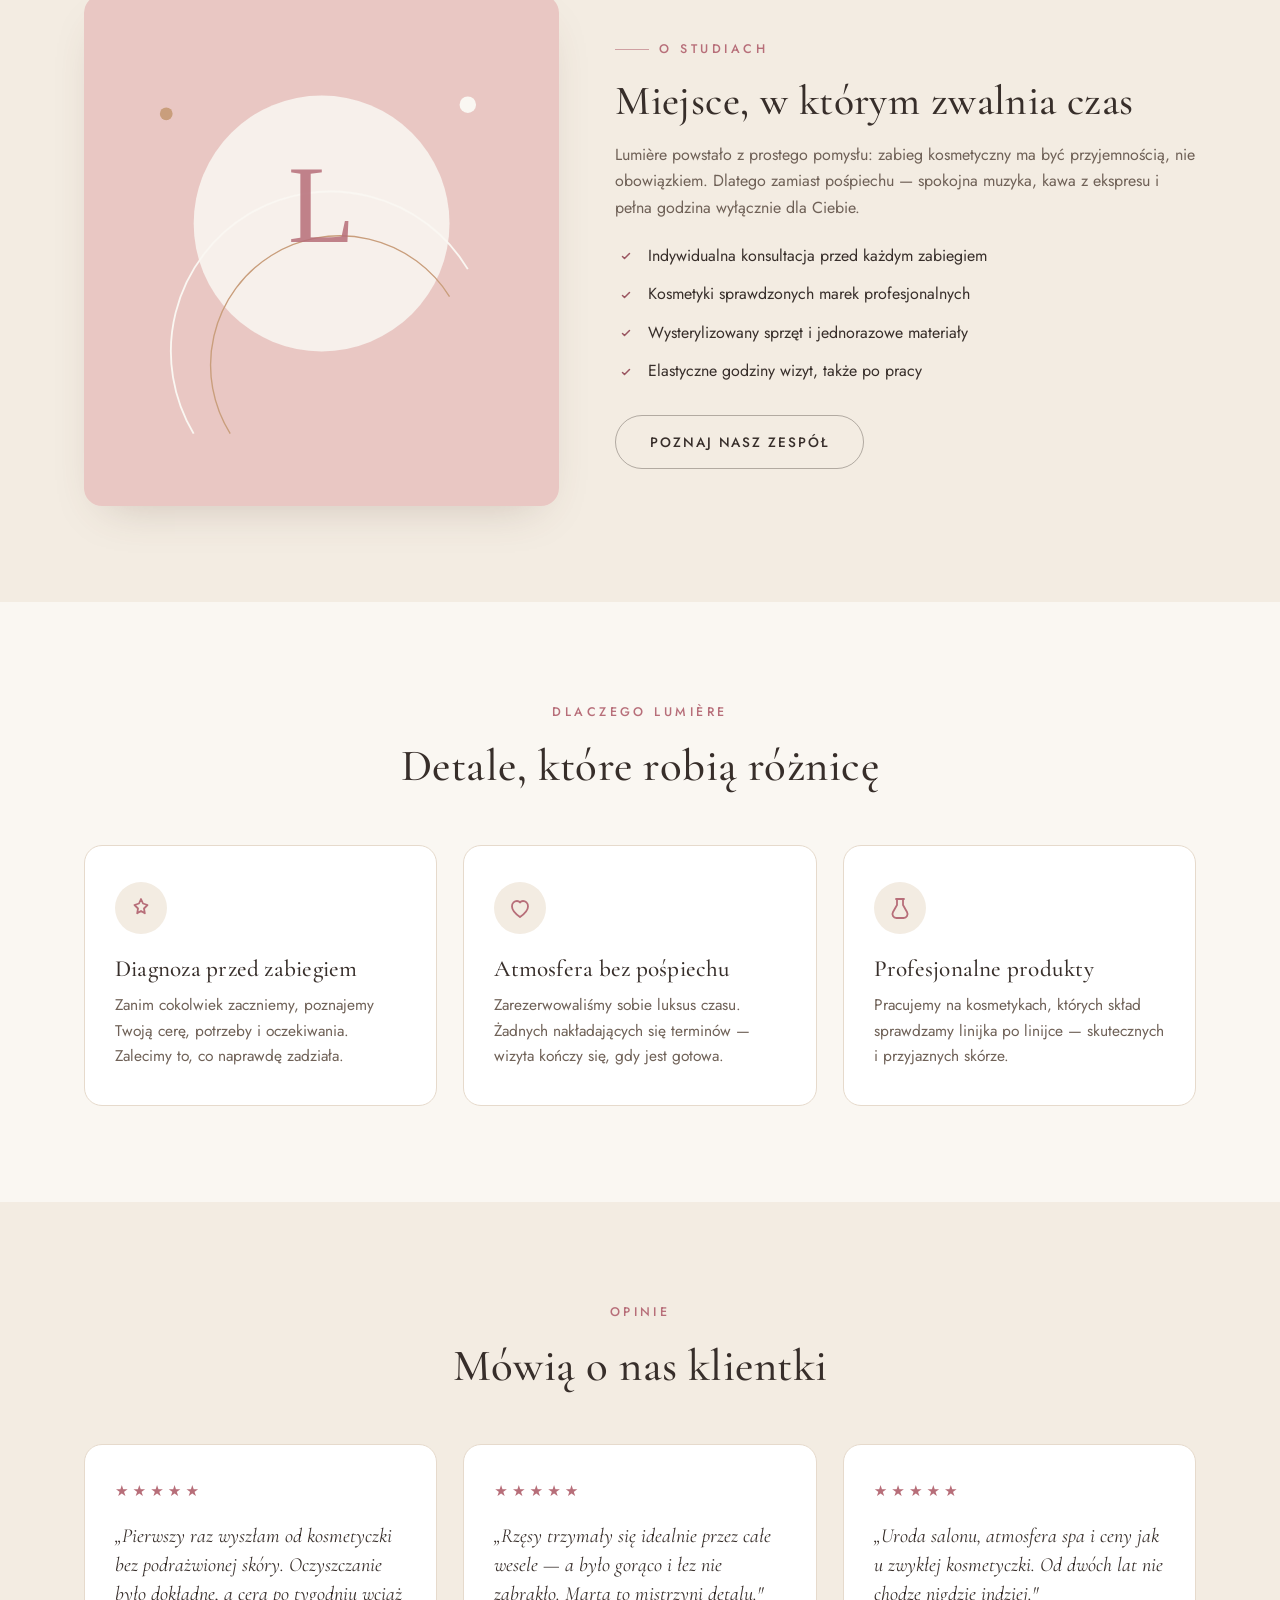
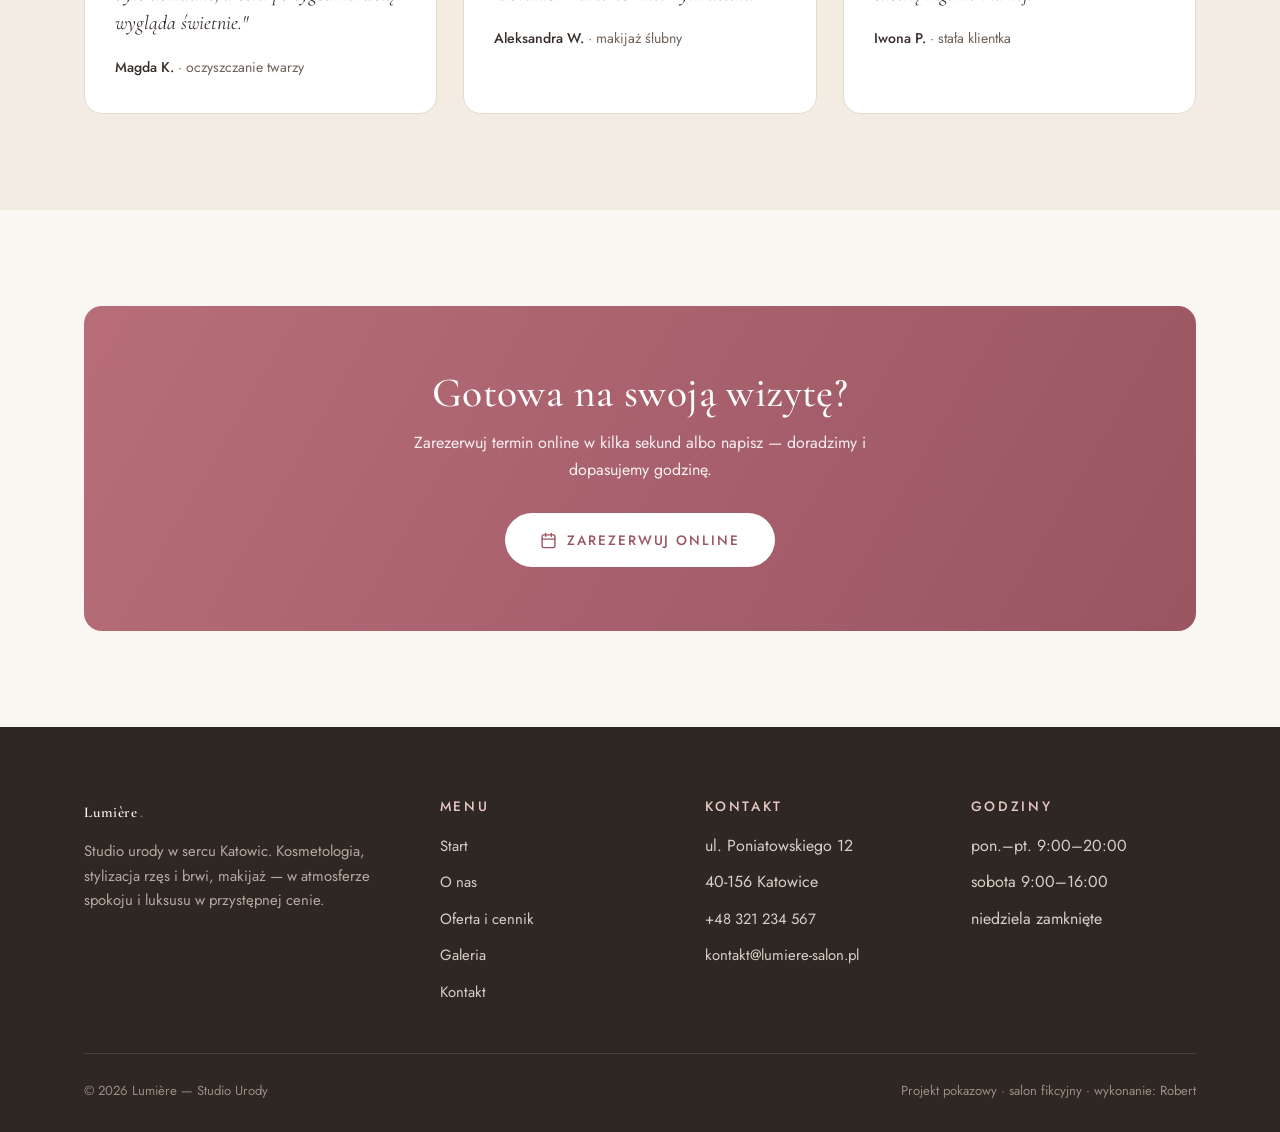
==== commit bbed1f16: "Poprawka literówek (świetle, obowiązkiem) + cache lumiere-v2" ====
--- a/index.html
+++ b/index.html
@@ -61,7 +61,7 @@
     <section class="hero" id="tresc">
       <div class="hero__inner">
         <div class="hero__content">
-          <h1>Piękno w najlepszym <em>świele</em></h1>
+          <h1>Piękno w najlepszym <em>świetle</em></h1>
           <p>Studio urody Lumière w Katowicach. Kosmetologia twarzy, stylizacja rzęs i brwi oraz makijaż — zadbane detale, dobre produkty i czas poświęcony tylko Tobie.</p>
           <div class="hero__actions">
             <a class="btn btn--primary" href="kontakt.html" data-page="kontakt">Umów wizytę</a>
@@ -178,7 +178,7 @@
         <div class="split__content reveal" data-delay="1">
           <span class="eyebrow">O studiach</span>
           <h2>Miejsce, w którym zwalnia czas</h2>
-          <p>Lumière powstało z prostego pomysłu: zabieg kosmetyczny ma być przyjemnością, nie obowiąźnikiem. Dlatego zamiast pośpiechu — spokojna muzyka, kawa z ekspresu i pełna godzina wyłącznie dla Ciebie.</p>
+          <p>Lumière powstało z prostego pomysłu: zabieg kosmetyczny ma być przyjemnością, nie obowiązkiem. Dlatego zamiast pośpiechu — spokojna muzyka, kawa z ekspresu i pełna godzina wyłącznie dla Ciebie.</p>
           <ul class="checklist">
             <li>Indywidualna konsultacja przed każdym zabiegiem</li>
             <li>Kosmetyki sprawdzonych marek profesjonalnych</li>
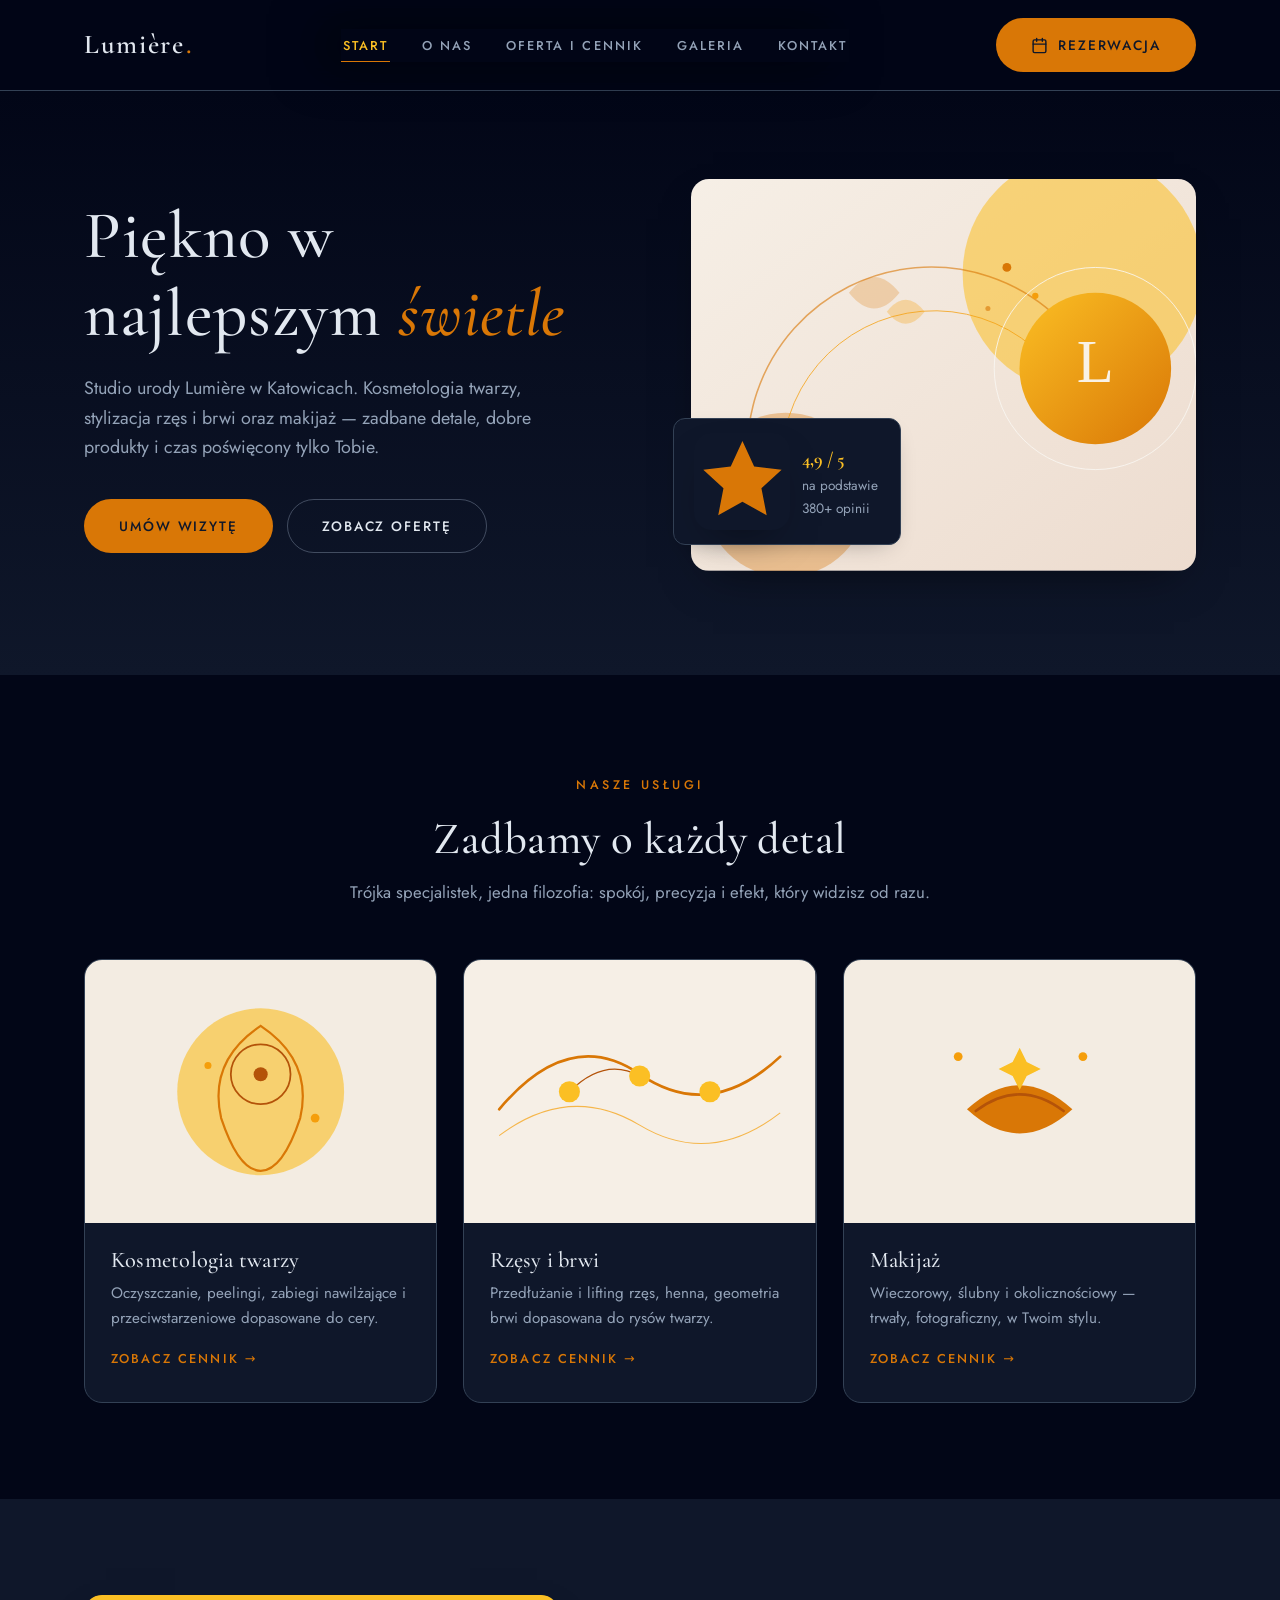
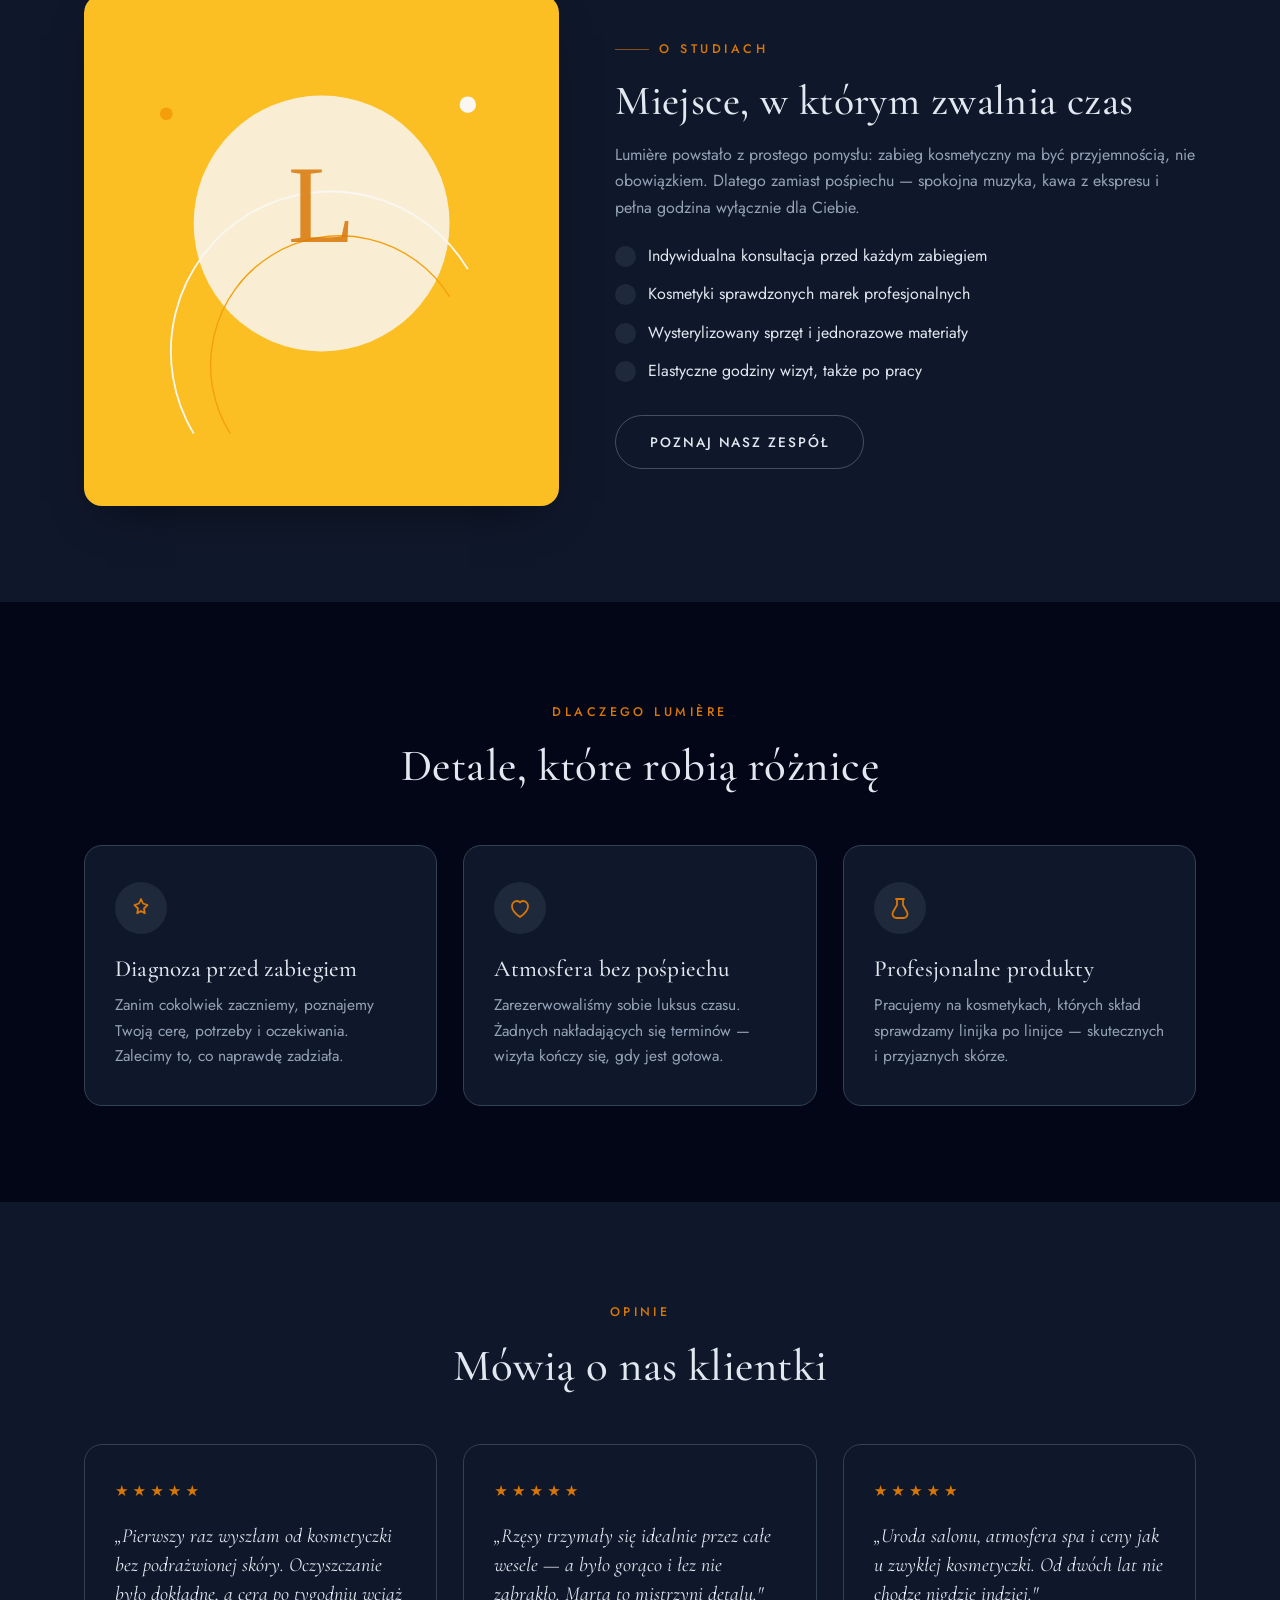
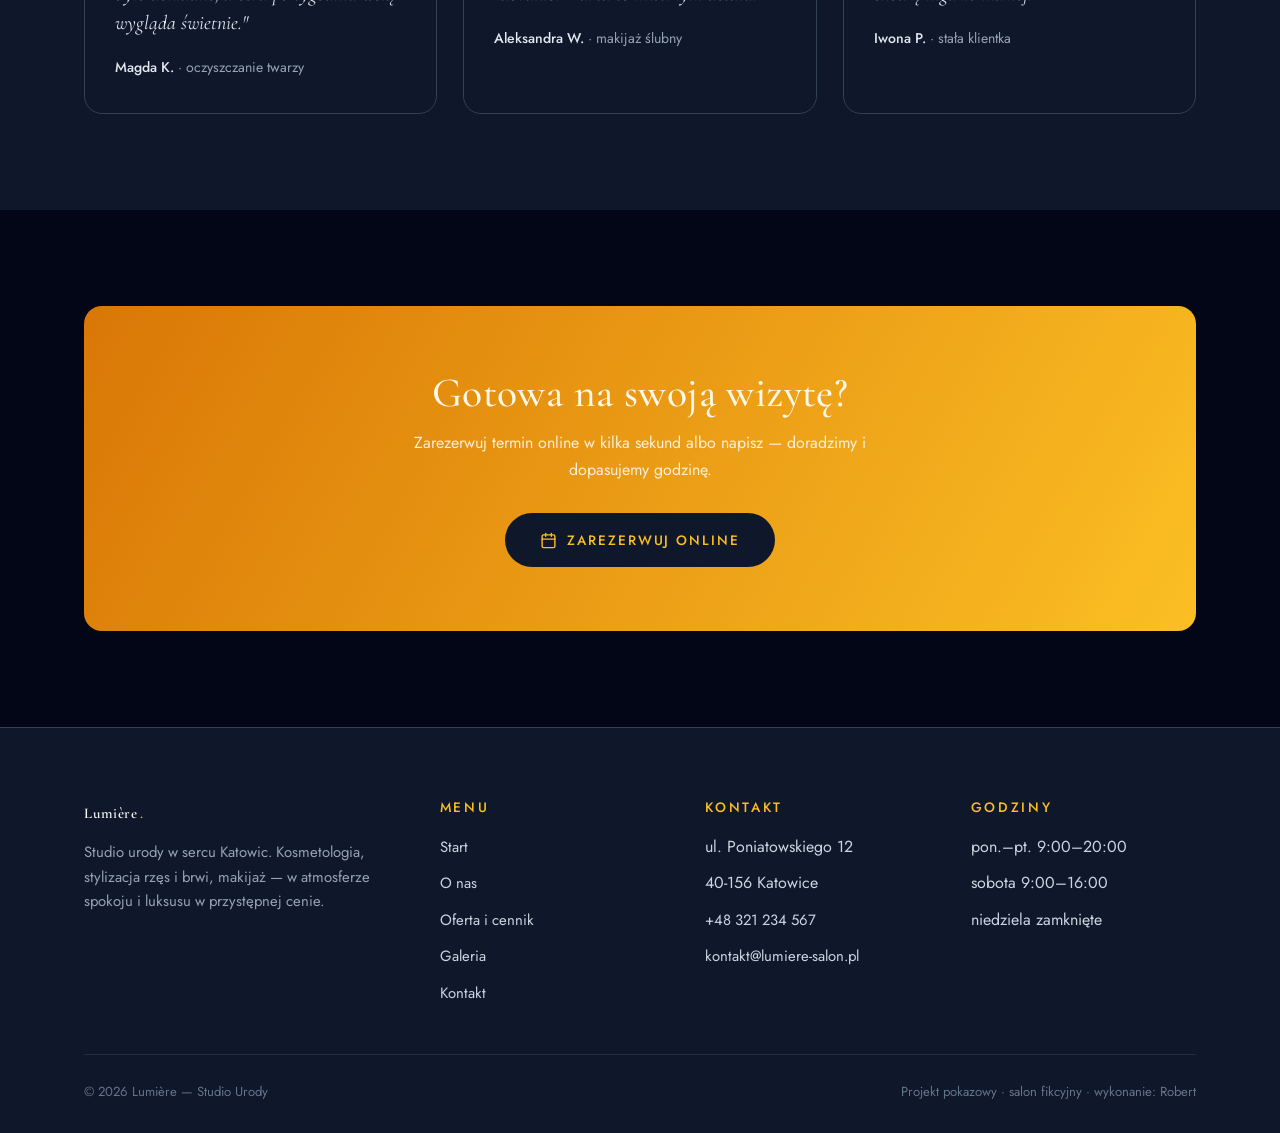
==== commit 7da3fef4: "Restylizacja: paleta Roberta (granat #020617 + bursztyn #fbbf24/#d97706) + cache lumiere-v3" ====
--- a/index.html
+++ b/index.html
@@ -14,7 +14,7 @@
   <link rel="icon" type="image/svg+xml" href="icon.svg" />
   <link rel="apple-touch-icon" href="icon.svg" />
   <link rel="manifest" href="manifest.json" />
-  <meta name="theme-color" content="#faf7f2" />
+  <meta name="theme-color" content="#020617" />
   <link rel="preconnect" href="https://fonts.googleapis.com" />
   <link rel="preconnect" href="https://fonts.gstatic.com" crossorigin />
   <link href="https://fonts.googleapis.com/css2?family=Cormorant+Garamond:ital,wght@0,400;0,500;0,600;1,400;1,500&family=Jost:wght@300;400;500;600&display=swap" rel="stylesheet" />
@@ -75,25 +75,25 @@
                 <stop offset="0" stop-color="#f6efe6"/><stop offset="1" stop-color="#eddccf"/>
               </linearGradient>
               <linearGradient id="hg2" x1="0" y1="0" x2="1" y2="1">
-                <stop offset="0" stop-color="#e9c7c3"/><stop offset="1" stop-color="#c99e8a"/>
+                <stop offset="0" stop-color="#fbbf24"/><stop offset="1" stop-color="#d97706"/>
               </linearGradient>
             </defs>
             <rect width="800" height="620" fill="url(#hg1)"/>
-            <circle cx="620" cy="150" r="190" fill="#e9c7c3" opacity="0.55"/>
-            <circle cx="150" cy="500" r="130" fill="#d9b8a9" opacity="0.35"/>
-            <path d="M120 560 A 260 260 0 0 1 640 300" fill="none" stroke="#b76e79" stroke-width="2.5" opacity="0.6"/>
-            <path d="M170 560 A 210 210 0 0 1 600 340" fill="none" stroke="#c99e7c" stroke-width="1.5" opacity="0.8"/>
+            <circle cx="620" cy="150" r="190" fill="#fbbf24" opacity="0.55"/>
+            <circle cx="150" cy="500" r="130" fill="#d97706" opacity="0.35"/>
+            <path d="M120 560 A 260 260 0 0 1 640 300" fill="none" stroke="#d97706" stroke-width="2.5" opacity="0.6"/>
+            <path d="M170 560 A 210 210 0 0 1 600 340" fill="none" stroke="#f59e0b" stroke-width="1.5" opacity="0.8"/>
             <circle cx="640" cy="300" r="120" fill="url(#hg2)"/>
             <circle cx="640" cy="300" r="160" fill="none" stroke="#faf7f2" stroke-width="1.5" opacity="0.9"/>
             <text x="640" y="322" text-anchor="middle" font-family="Georgia, serif" font-size="96" fill="#faf7f2" opacity="0.95">L</text>
-            <circle cx="500" cy="140" r="7" fill="#b76e79"/>
-            <circle cx="545" cy="185" r="5" fill="#c99e7c"/>
-            <circle cx="470" cy="205" r="4" fill="#b76e79" opacity="0.6"/>
-            <path d="M250 180 q 40 -50 80 0 q -40 50 -80 0 Z" fill="#b76e79" opacity="0.25"/>
-            <path d="M310 210 q 30 -38 60 0 q -30 38 -60 0 Z" fill="#c99e7c" opacity="0.3"/>
+            <circle cx="500" cy="140" r="7" fill="#d97706"/>
+            <circle cx="545" cy="185" r="5" fill="#f59e0b"/>
+            <circle cx="470" cy="205" r="4" fill="#d97706" opacity="0.6"/>
+            <path d="M250 180 q 40 -50 80 0 q -40 50 -80 0 Z" fill="#d97706" opacity="0.25"/>
+            <path d="M310 210 q 30 -38 60 0 q -30 38 -60 0 Z" fill="#f59e0b" opacity="0.3"/>
           </svg>
           <figcaption class="hero__badge">
-            <svg viewBox="0 0 24 24" width="26" height="26" fill="#b76e79" aria-hidden="true"><path d="M12 2l2.9 6.3 6.8.8-5 4.6 1.3 6.7L12 17l-6 3.4 1.3-6.7-5-4.6 6.8-.8z"/></svg>
+            <svg viewBox="0 0 24 24" width="26" height="26" fill="#d97706" aria-hidden="true"><path d="M12 2l2.9 6.3 6.8.8-5 4.6 1.3 6.7L12 17l-6 3.4 1.3-6.7-5-4.6 6.8-.8z"/></svg>
             <div><strong>4,9 / 5</strong><span>na podstawie 380+ opinii</span></div>
           </figcaption>
         </figure>
@@ -113,11 +113,11 @@
             <div class="service-tile__art" aria-hidden="true">
               <svg viewBox="0 0 400 300">
                 <rect width="400" height="300" fill="#f3ece2"/>
-                <circle cx="200" cy="150" r="95" fill="#e9c7c3" opacity="0.6"/>
-                <path d="M200 75 q 60 40 45 105 q -20 60 -45 60 q -25 0 -45 -60 q -15 -65 45 -105 Z" fill="none" stroke="#b76e79" stroke-width="2.5"/>
-                <circle cx="200" cy="130" r="34" fill="none" stroke="#9a5560" stroke-width="2"/>
-                <circle cx="200" cy="130" r="8" fill="#9a5560"/>
-                <circle cx="140" cy="120" r="4" fill="#c99e7c"/><circle cx="262" cy="180" r="5" fill="#c99e7c"/>
+                <circle cx="200" cy="150" r="95" fill="#fbbf24" opacity="0.6"/>
+                <path d="M200 75 q 60 40 45 105 q -20 60 -45 60 q -25 0 -45 -60 q -15 -65 45 -105 Z" fill="none" stroke="#d97706" stroke-width="2.5"/>
+                <circle cx="200" cy="130" r="34" fill="none" stroke="#b45309" stroke-width="2"/>
+                <circle cx="200" cy="130" r="8" fill="#b45309"/>
+                <circle cx="140" cy="120" r="4" fill="#f59e0b"/><circle cx="262" cy="180" r="5" fill="#f59e0b"/>
               </svg>
             </div>
             <div class="service-tile__body">
@@ -130,10 +130,10 @@
             <div class="service-tile__art" aria-hidden="true">
               <svg viewBox="0 0 400 300">
                 <rect width="400" height="300" fill="#f6efe6"/>
-                <path d="M40 170 q 80 -95 160 -40 q 80 55 160 -20" fill="none" stroke="#b76e79" stroke-width="3" stroke-linecap="round"/>
-                <path d="M120 150 q 40 -40 80 -18" fill="none" stroke="#9a5560" stroke-width="1.5"/>
-                <circle cx="120" cy="150" r="12" fill="#e9c7c3"/><circle cx="200" cy="132" r="12" fill="#e9c7c3"/><circle cx="280" cy="150" r="12" fill="#e9c7c3"/>
-                <path d="M40 200 q 80 -60 160 -12 q 80 48 160 -14" fill="none" stroke="#c99e7c" stroke-width="1.2" opacity="0.7"/>
+                <path d="M40 170 q 80 -95 160 -40 q 80 55 160 -20" fill="none" stroke="#d97706" stroke-width="3" stroke-linecap="round"/>
+                <path d="M120 150 q 40 -40 80 -18" fill="none" stroke="#b45309" stroke-width="1.5"/>
+                <circle cx="120" cy="150" r="12" fill="#fbbf24"/><circle cx="200" cy="132" r="12" fill="#fbbf24"/><circle cx="280" cy="150" r="12" fill="#fbbf24"/>
+                <path d="M40 200 q 80 -60 160 -12 q 80 48 160 -14" fill="none" stroke="#f59e0b" stroke-width="1.2" opacity="0.7"/>
               </svg>
             </div>
             <div class="service-tile__body">
@@ -146,10 +146,10 @@
             <div class="service-tile__art" aria-hidden="true">
               <svg viewBox="0 0 400 300">
                 <rect width="400" height="300" fill="#f3ece2"/>
-                <path d="M140 170 q 60 -55 120 0 q -60 55 -120 0 Z" fill="#b76e79"/>
-                <path d="M150 172 q 50 -38 100 0" fill="none" stroke="#9a5560" stroke-width="3" stroke-linecap="round"/>
-                <circle cx="130" cy="110" r="5" fill="#c99e7c"/><circle cx="272" cy="110" r="5" fill="#c99e7c"/>
-                <path d="M200 100 l 8 16 16 8 -16 8 -8 16 -8 -16 -16 -8 16 -8 Z" fill="#e9c7c3"/>
+                <path d="M140 170 q 60 -55 120 0 q -60 55 -120 0 Z" fill="#d97706"/>
+                <path d="M150 172 q 50 -38 100 0" fill="none" stroke="#b45309" stroke-width="3" stroke-linecap="round"/>
+                <circle cx="130" cy="110" r="5" fill="#f59e0b"/><circle cx="272" cy="110" r="5" fill="#f59e0b"/>
+                <path d="M200 100 l 8 16 16 8 -16 8 -8 16 -8 -16 -16 -8 16 -8 Z" fill="#fbbf24"/>
               </svg>
             </div>
             <div class="service-tile__body">
@@ -167,12 +167,12 @@
       <div class="wrap split">
         <figure class="split__figure reveal" aria-hidden="true">
           <svg viewBox="0 0 520 560">
-            <rect width="520" height="560" rx="18" fill="#e9c7c3"/>
+            <rect width="520" height="560" rx="18" fill="#fbbf24"/>
             <circle cx="260" cy="250" r="140" fill="#faf7f2" opacity="0.85"/>
             <path d="M120 480 A 160 160 0 0 1 420 300" fill="none" stroke="#faf7f2" stroke-width="2"/>
-            <path d="M160 480 A 120 120 0 0 1 400 330" fill="none" stroke="#c99e7c" stroke-width="1.5"/>
-            <text x="260" y="270" text-anchor="middle" font-family="Georgia, serif" font-size="120" fill="#b76e79" opacity="0.85">L</text>
-            <circle cx="420" cy="120" r="9" fill="#faf7f2"/><circle cx="90" cy="130" r="7" fill="#c99e7c"/>
+            <path d="M160 480 A 120 120 0 0 1 400 330" fill="none" stroke="#f59e0b" stroke-width="1.5"/>
+            <text x="260" y="270" text-anchor="middle" font-family="Georgia, serif" font-size="120" fill="#d97706" opacity="0.85">L</text>
+            <circle cx="420" cy="120" r="9" fill="#faf7f2"/><circle cx="90" cy="130" r="7" fill="#f59e0b"/>
           </svg>
         </figure>
         <div class="split__content reveal" data-delay="1">
@@ -200,21 +200,21 @@
         <div class="grid-3">
           <article class="card reveal" data-delay="1">
             <div class="card__icon" aria-hidden="true">
-              <svg viewBox="0 0 24 24" fill="none" stroke="#b76e79" stroke-width="1.8" stroke-linecap="round" stroke-linejoin="round"><path d="M12 3l2 4.5L18.5 9l-3.5 3.5.8 4.8L12 15l-3.8 2.3.8-4.8L5.5 9 10 7.5z"/></svg>
+              <svg viewBox="0 0 24 24" fill="none" stroke="#d97706" stroke-width="1.8" stroke-linecap="round" stroke-linejoin="round"><path d="M12 3l2 4.5L18.5 9l-3.5 3.5.8 4.8L12 15l-3.8 2.3.8-4.8L5.5 9 10 7.5z"/></svg>
             </div>
             <h3>Diagnoza przed zabiegiem</h3>
             <p>Zanim cokolwiek zaczniemy, poznajemy Twoją cerę, potrzeby i oczekiwania. Zalecimy to, co naprawdę zadziała.</p>
           </article>
           <article class="card reveal" data-delay="2">
             <div class="card__icon" aria-hidden="true">
-              <svg viewBox="0 0 24 24" fill="none" stroke="#b76e79" stroke-width="1.8" stroke-linecap="round" stroke-linejoin="round"><path d="M12 21c-5-3.5-8-6.8-8-10.5C4 7 6.5 5 9 5c1.4 0 2.4.7 3 1.6C12.6 5.7 13.6 5 15 5c2.5 0 5 2 5 5.5 0 3.7-3 7-8 10.5Z"/></svg>
+              <svg viewBox="0 0 24 24" fill="none" stroke="#d97706" stroke-width="1.8" stroke-linecap="round" stroke-linejoin="round"><path d="M12 21c-5-3.5-8-6.8-8-10.5C4 7 6.5 5 9 5c1.4 0 2.4.7 3 1.6C12.6 5.7 13.6 5 15 5c2.5 0 5 2 5 5.5 0 3.7-3 7-8 10.5Z"/></svg>
             </div>
             <h3>Atmosfera bez pośpiechu</h3>
             <p>Zarezerwowaliśmy sobie luksus czasu. Żadnych nakładających się terminów — wizyta kończy się, gdy jest gotowa.</p>
           </article>
           <article class="card reveal" data-delay="3">
             <div class="card__icon" aria-hidden="true">
-              <svg viewBox="0 0 24 24" fill="none" stroke="#b76e79" stroke-width="1.8" stroke-linecap="round" stroke-linejoin="round"><path d="M9 3v6l-4 7a4 4 0 0 0 3.4 6h7.2A4 4 0 0 0 19 16l-4-7V3M8 3h8"/></svg>
+              <svg viewBox="0 0 24 24" fill="none" stroke="#d97706" stroke-width="1.8" stroke-linecap="round" stroke-linejoin="round"><path d="M9 3v6l-4 7a4 4 0 0 0 3.4 6h7.2A4 4 0 0 0 19 16l-4-7V3M8 3h8"/></svg>
             </div>
             <h3>Profesjonalne produkty</h3>
             <p>Pracujemy na kosmetykach, których skład sprawdzamy linijka po linijce — skutecznych i przyjaznych skórze.</p>
--- a/css/style.css
+++ b/css/style.css
@@ -1,34 +1,35 @@
 /* ============================================================
    Lumière — Studio Urody · projekt pokazowy
-   Design system: ivory + rose gold, jasny minimal
+   Design system: ciemny granat + bursztyn (paleta Roberta,
+   spójna z rodziną apek: kalkulator_pcd / makro / cykle-stale)
    ============================================================ */
 
 :root {
-  --ivory: #faf7f2;
-  --cream: #f3ece2;
-  --sand: #eadfd2;
-  --rose: #b76e79;
-  --rose-deep: #9a5560;
-  --rose-soft: #e9c7c3;
-  --gold: #c99e7c;
-  --ink: #372e2a;
-  --ink-soft: #6f6157;
-  --line: #e6dacc;
-  --white: #ffffff;
+  --ivory: #020617;
+  --cream: #0f172a;
+  --sand: #1e293b;
+  --rose: #d97706;
+  --rose-deep: #fbbf24;
+  --rose-soft: #fbbf24;
+  --gold: #f59e0b;
+  --ink: #e2e8f0;
+  --ink-soft: #94a3b8;
+  --line: #334155;
+  --white: #0f172a;
 
   --font-display: "Cormorant Garamond", "Playfair Display", Georgia, "Times New Roman", serif;
   --font-body: "Jost", "Segoe UI", system-ui, -apple-system, sans-serif;
 
   --radius: 18px;
   --radius-sm: 12px;
-  --shadow: 0 18px 45px -22px rgba(95, 63, 50, 0.28);
-  --shadow-soft: 0 8px 24px -14px rgba(95, 63, 50, 0.22);
+  --shadow: 0 18px 45px -22px rgba(0, 0, 0, 0.6);
+  --shadow-soft: 0 8px 24px -14px rgba(0, 0, 0, 0.45);
   --wrap: 1160px;
 }
 
 * { margin: 0; padding: 0; box-sizing: border-box; }
 
-html { scroll-behavior: smooth; }
+html { scroll-behavior: smooth; color-scheme: dark; }
 
 body {
   font-family: var(--font-body);
@@ -44,7 +45,7 @@
 a { color: inherit; text-decoration: none; }
 ul { list-style: none; }
 
-::selection { background: var(--rose-soft); color: var(--ink); }
+::selection { background: #fbbf24; color: #451a03; }
 
 .wrap { max-width: var(--wrap); margin: 0 auto; padding: 0 24px; }
 
@@ -711,3 +712,77 @@
   .price-row .leader { min-width: 24px; }
   .cta-band { padding: 48px 26px; }
 }
+
+/* ============================================================
+   Nadpisania motywu ciemnego (paleta Roberta: granat+bursztyn)
+   ============================================================ */
+
+.skip-link { background: #0f172a; color: #fbbf24; }
+
+.site-header {
+  background: rgba(2, 6, 23, 0.86);
+}
+
+.hero__badge { background: #0f172a; border: 1px solid #334155; }
+
+.card__icon, .info-list .ic, .form-success .tick, .checklist li::before {
+  background: #1e293b;
+}
+
+.btn--ghost { border-color: rgba(148, 163, 184, 0.4); }
+
+.btn--light:hover { background: #1e293b; color: #fbbf24; }
+
+.price-row:hover { background: rgba(251, 191, 36, 0.08); }
+
+.g-item__caption {
+  background: linear-gradient(180deg, transparent, rgba(2, 6, 23, 0.82));
+}
+
+.lightbox { background: rgba(2, 6, 23, 0.95); }
+.lightbox__close { border-color: rgba(226, 232, 240, 0.5); color: #e2e8f0; }
+.lightbox__close:hover { background: rgba(226, 232, 240, 0.12); }
+.lightbox__caption { color: #f1f5f9; }
+
+.field .error,
+.consent .error,
+.field.has-error .error,
+.consent.has-error .error { color: #f87171; }
+.field.has-error input, .field.has-error select, .field.has-error textarea {
+  border-bottom-color: #f87171;
+}
+
+.nav { box-shadow: -20px 0 50px rgba(0, 0, 0, 0.55); }
+body.nav-open::after { background: rgba(2, 6, 23, 0.6); }
+
+.site-footer {
+  background: #0f172a;
+  border-top: 1px solid #334155;
+  color: #cbd5e1;
+}
+.site-footer .brand { color: #f8fafc; }
+.site-footer .brand em { color: #fbbf24; }
+.site-footer p { color: #94a3b8; }
+.footer-col h3 { color: #fbbf24; }
+.footer-col ul li { color: #cbd5e1; }
+.footer-col a { color: #cbd5e1; }
+.footer-col a:hover { color: #fbbf24; }
+.footer-grid { border-bottom-color: rgba(148, 163, 184, 0.15); }
+.footer-bottom { color: #64748b; }
+
+.cta-band { color: #fff8eb; }
+.cta-band h2 { color: #fff8eb; }
+
+.hero {
+  background: linear-gradient(180deg, #020617 0%, #0f172a 100%);
+}
+
+.page-hero {
+  background: linear-gradient(180deg, #0f172a, #020617);
+}
+
+.team-card__art { border-color: #fbbf24; }
+
+@media (max-width: 860px) {
+  .nav { background: #0f172a; }
+}
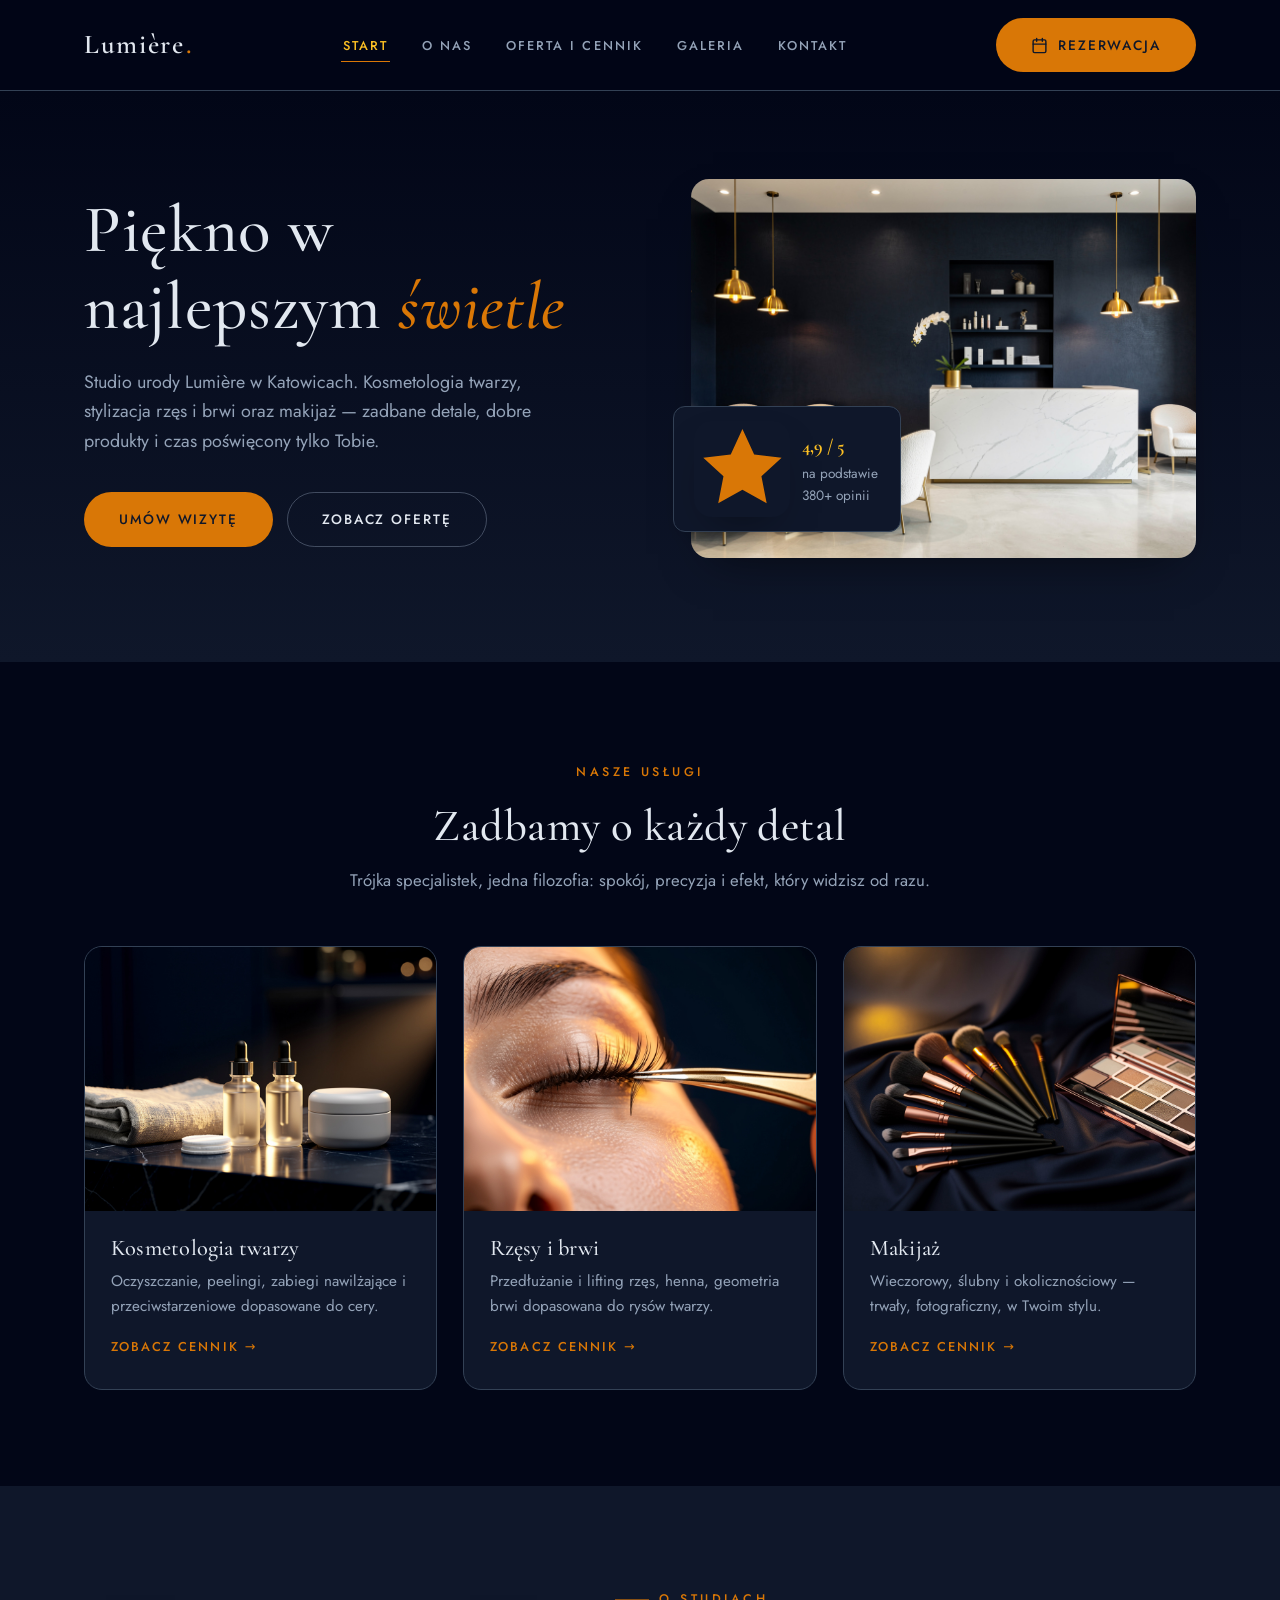
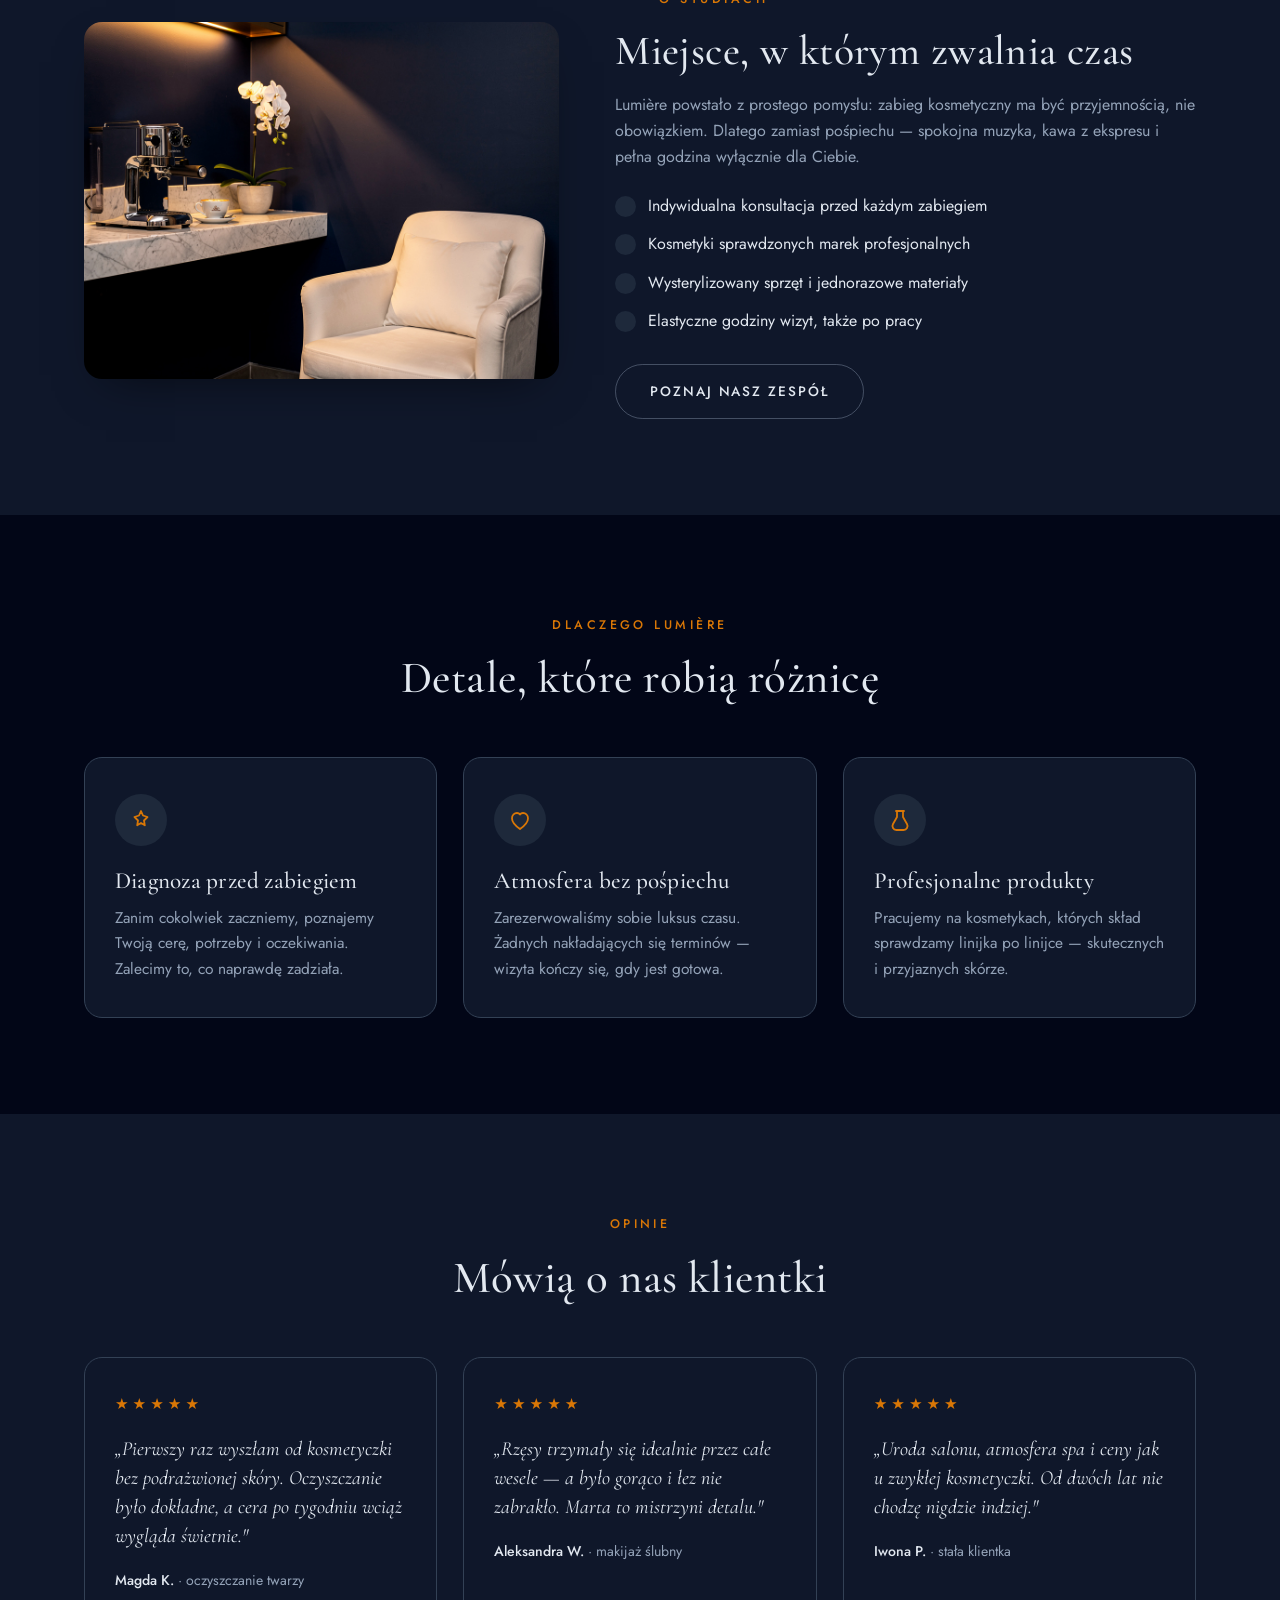
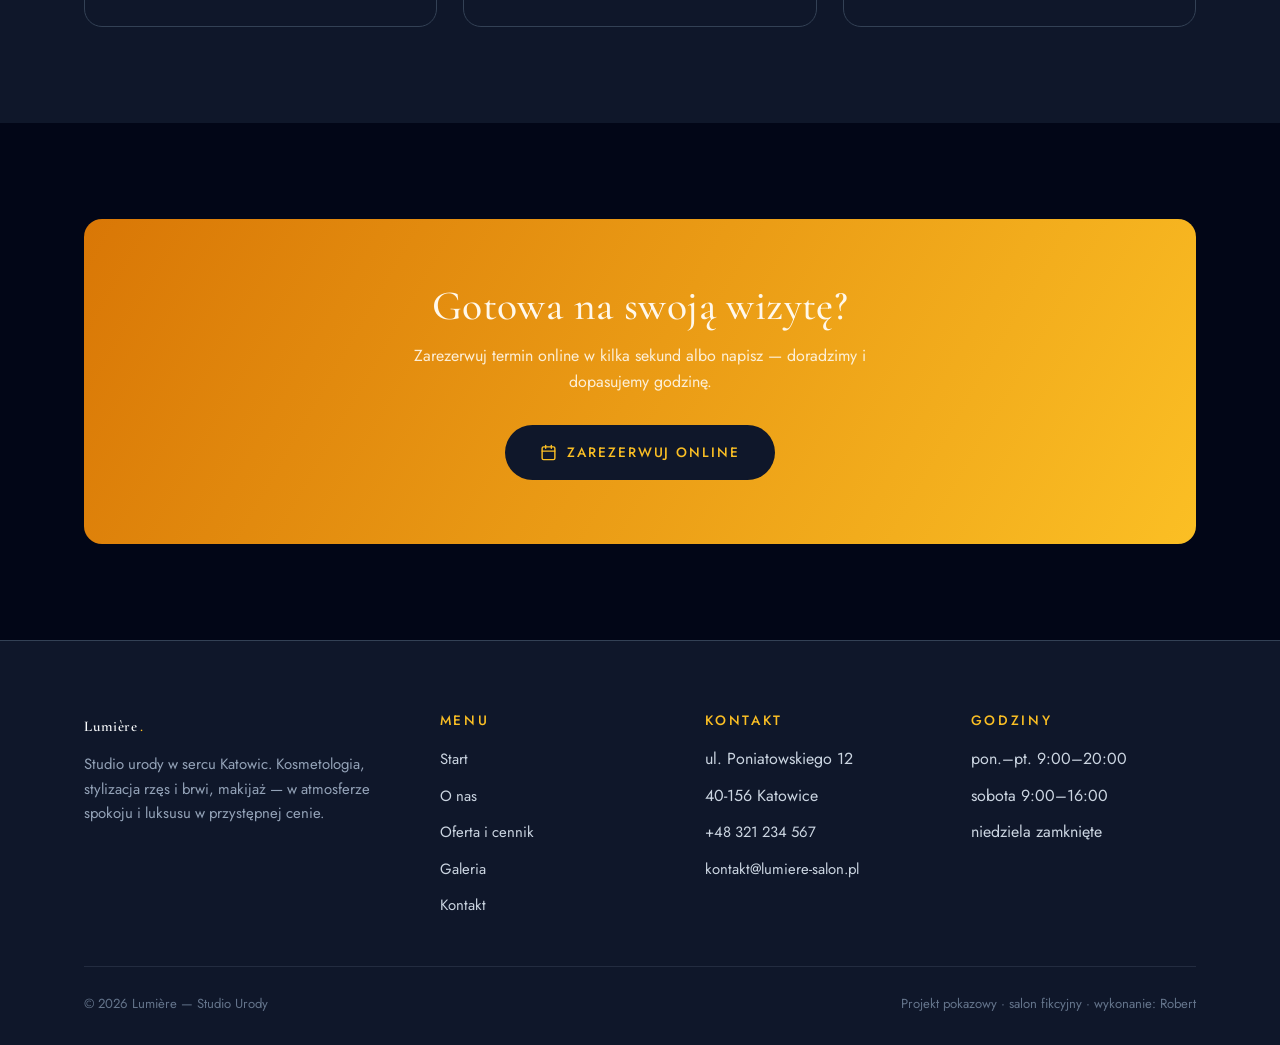
==== commit 4478cefb: "feat: podmiana grafik zastępczych na zdjęcia (18 jpg, sesja AI) + reguły img w CSS + cache v5" ====
--- a/index.html
+++ b/index.html
@@ -69,29 +69,7 @@
           </div>
         </div>
         <figure class="hero__figure" aria-hidden="true">
-          <svg viewBox="0 0 800 620" role="img" aria-label="Wizualizacja salonu Lumière">
-            <defs>
-              <linearGradient id="hg1" x1="0" y1="0" x2="1" y2="1">
-                <stop offset="0" stop-color="#f6efe6"/><stop offset="1" stop-color="#eddccf"/>
-              </linearGradient>
-              <linearGradient id="hg2" x1="0" y1="0" x2="1" y2="1">
-                <stop offset="0" stop-color="#fbbf24"/><stop offset="1" stop-color="#d97706"/>
-              </linearGradient>
-            </defs>
-            <rect width="800" height="620" fill="url(#hg1)"/>
-            <circle cx="620" cy="150" r="190" fill="#fbbf24" opacity="0.55"/>
-            <circle cx="150" cy="500" r="130" fill="#d97706" opacity="0.35"/>
-            <path d="M120 560 A 260 260 0 0 1 640 300" fill="none" stroke="#d97706" stroke-width="2.5" opacity="0.6"/>
-            <path d="M170 560 A 210 210 0 0 1 600 340" fill="none" stroke="#f59e0b" stroke-width="1.5" opacity="0.8"/>
-            <circle cx="640" cy="300" r="120" fill="url(#hg2)"/>
-            <circle cx="640" cy="300" r="160" fill="none" stroke="#faf7f2" stroke-width="1.5" opacity="0.9"/>
-            <text x="640" y="322" text-anchor="middle" font-family="Georgia, serif" font-size="96" fill="#faf7f2" opacity="0.95">L</text>
-            <circle cx="500" cy="140" r="7" fill="#d97706"/>
-            <circle cx="545" cy="185" r="5" fill="#f59e0b"/>
-            <circle cx="470" cy="205" r="4" fill="#d97706" opacity="0.6"/>
-            <path d="M250 180 q 40 -50 80 0 q -40 50 -80 0 Z" fill="#d97706" opacity="0.25"/>
-            <path d="M310 210 q 30 -38 60 0 q -30 38 -60 0 Z" fill="#f59e0b" opacity="0.3"/>
-          </svg>
+          <img src="hero-index.jpg" alt="Wnętrze salonu Lumière — recepcja i strefa oczekiwania" width="1024" height="768" decoding="async">
           <figcaption class="hero__badge">
             <svg viewBox="0 0 24 24" width="26" height="26" fill="#d97706" aria-hidden="true"><path d="M12 2l2.9 6.3 6.8.8-5 4.6 1.3 6.7L12 17l-6 3.4 1.3-6.7-5-4.6 6.8-.8z"/></svg>
             <div><strong>4,9 / 5</strong><span>na podstawie 380+ opinii</span></div>
@@ -111,14 +89,7 @@
         <div class="grid-3">
           <article class="service-tile reveal" data-delay="1">
             <div class="service-tile__art" aria-hidden="true">
-              <svg viewBox="0 0 400 300">
-                <rect width="400" height="300" fill="#f3ece2"/>
-                <circle cx="200" cy="150" r="95" fill="#fbbf24" opacity="0.6"/>
-                <path d="M200 75 q 60 40 45 105 q -20 60 -45 60 q -25 0 -45 -60 q -15 -65 45 -105 Z" fill="none" stroke="#d97706" stroke-width="2.5"/>
-                <circle cx="200" cy="130" r="34" fill="none" stroke="#b45309" stroke-width="2"/>
-                <circle cx="200" cy="130" r="8" fill="#b45309"/>
-                <circle cx="140" cy="120" r="4" fill="#f59e0b"/><circle cx="262" cy="180" r="5" fill="#f59e0b"/>
-              </svg>
+              <img src="svc-kosmetologia.jpg" alt="Kosmetologia twarzy" width="1024" height="768" loading="lazy" decoding="async">
             </div>
             <div class="service-tile__body">
               <h3>Kosmetologia twarzy</h3>
@@ -128,13 +99,7 @@
           </article>
           <article class="service-tile reveal" data-delay="2">
             <div class="service-tile__art" aria-hidden="true">
-              <svg viewBox="0 0 400 300">
-                <rect width="400" height="300" fill="#f6efe6"/>
-                <path d="M40 170 q 80 -95 160 -40 q 80 55 160 -20" fill="none" stroke="#d97706" stroke-width="3" stroke-linecap="round"/>
-                <path d="M120 150 q 40 -40 80 -18" fill="none" stroke="#b45309" stroke-width="1.5"/>
-                <circle cx="120" cy="150" r="12" fill="#fbbf24"/><circle cx="200" cy="132" r="12" fill="#fbbf24"/><circle cx="280" cy="150" r="12" fill="#fbbf24"/>
-                <path d="M40 200 q 80 -60 160 -12 q 80 48 160 -14" fill="none" stroke="#f59e0b" stroke-width="1.2" opacity="0.7"/>
-              </svg>
+              <img src="svc-rzesy-brwi.jpg" alt="Stylizacja rzęs i brwi" width="1024" height="768" loading="lazy" decoding="async">
             </div>
             <div class="service-tile__body">
               <h3>Rzęsy i brwi</h3>
@@ -144,13 +109,7 @@
           </article>
           <article class="service-tile reveal" data-delay="3">
             <div class="service-tile__art" aria-hidden="true">
-              <svg viewBox="0 0 400 300">
-                <rect width="400" height="300" fill="#f3ece2"/>
-                <path d="M140 170 q 60 -55 120 0 q -60 55 -120 0 Z" fill="#d97706"/>
-                <path d="M150 172 q 50 -38 100 0" fill="none" stroke="#b45309" stroke-width="3" stroke-linecap="round"/>
-                <circle cx="130" cy="110" r="5" fill="#f59e0b"/><circle cx="272" cy="110" r="5" fill="#f59e0b"/>
-                <path d="M200 100 l 8 16 16 8 -16 8 -8 16 -8 -16 -16 -8 16 -8 Z" fill="#fbbf24"/>
-              </svg>
+              <img src="svc-makijaz.jpg" alt="Makijaż" width="1024" height="768" loading="lazy" decoding="async">
             </div>
             <div class="service-tile__body">
               <h3>Makijaż</h3>
@@ -166,14 +125,7 @@
     <section class="section section--cream">
       <div class="wrap split">
         <figure class="split__figure reveal" aria-hidden="true">
-          <svg viewBox="0 0 520 560">
-            <rect width="520" height="560" rx="18" fill="#fbbf24"/>
-            <circle cx="260" cy="250" r="140" fill="#faf7f2" opacity="0.85"/>
-            <path d="M120 480 A 160 160 0 0 1 420 300" fill="none" stroke="#faf7f2" stroke-width="2"/>
-            <path d="M160 480 A 120 120 0 0 1 400 330" fill="none" stroke="#f59e0b" stroke-width="1.5"/>
-            <text x="260" y="270" text-anchor="middle" font-family="Georgia, serif" font-size="120" fill="#d97706" opacity="0.85">L</text>
-            <circle cx="420" cy="120" r="9" fill="#faf7f2"/><circle cx="90" cy="130" r="7" fill="#f59e0b"/>
-          </svg>
+          <img src="split-index.jpg" alt="Strefa oczekiwania — kawa i orchidea" width="1024" height="768" loading="lazy" decoding="async">
         </figure>
         <div class="split__content reveal" data-delay="1">
           <span class="eyebrow">O studiach</span>
--- a/css/style.css
+++ b/css/style.css
@@ -737,6 +737,7 @@
 
 .g-item__caption {
   background: linear-gradient(180deg, transparent, rgba(2, 6, 23, 0.82));
+  color: #f8fafc;
 }
 
 .lightbox { background: rgba(2, 6, 23, 0.95); }
@@ -752,7 +753,6 @@
   border-bottom-color: #f87171;
 }
 
-.nav { box-shadow: -20px 0 50px rgba(0, 0, 0, 0.55); }
 body.nav-open::after { background: rgba(2, 6, 23, 0.6); }
 
 .site-footer {
@@ -784,5 +784,17 @@
 .team-card__art { border-color: #fbbf24; }
 
 @media (max-width: 860px) {
-  .nav { background: #0f172a; }
-}
+  .nav { background: #0f172a; box-shadow: -20px 0 50px rgba(0, 0, 0, 0.55); }
+}
+
+/* ============================================================
+   Zdjęcia (sesja AI, 8.11.2026 — podmiana grafik zastępczych)
+   ============================================================ */
+
+.hero__figure img { width: 100%; height: auto; border-radius: var(--radius); box-shadow: var(--shadow); }
+.split__figure img { width: 100%; height: auto; border-radius: var(--radius); box-shadow: var(--shadow); }
+.service-tile__art img { width: 100%; height: 100%; object-fit: cover; transition: transform 0.6s ease; }
+.service-tile:hover .service-tile__art img { transform: scale(1.045); }
+.team-card__art img { width: 100%; height: 100%; object-fit: cover; }
+.g-item__art img { width: 100%; height: 100%; object-fit: cover; }
+.lightbox__inner .art img { width: 100%; height: auto; }
